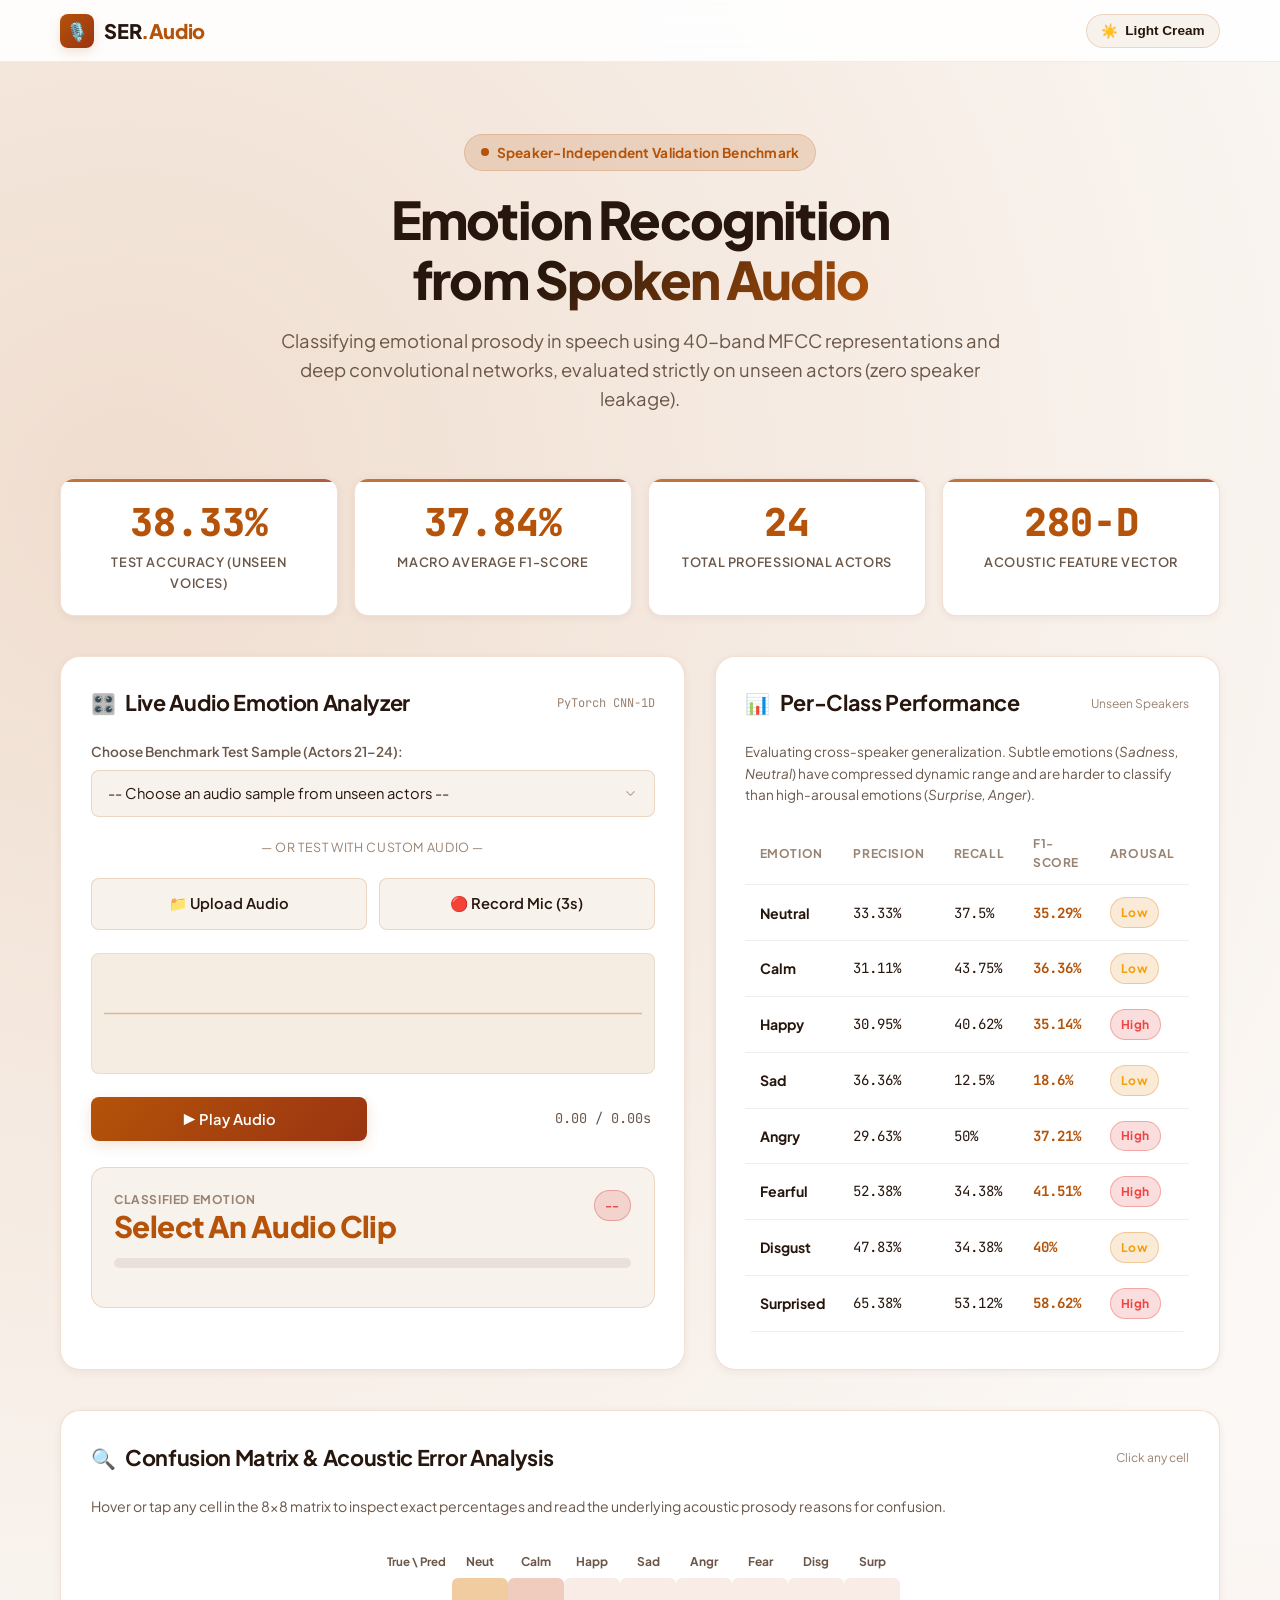
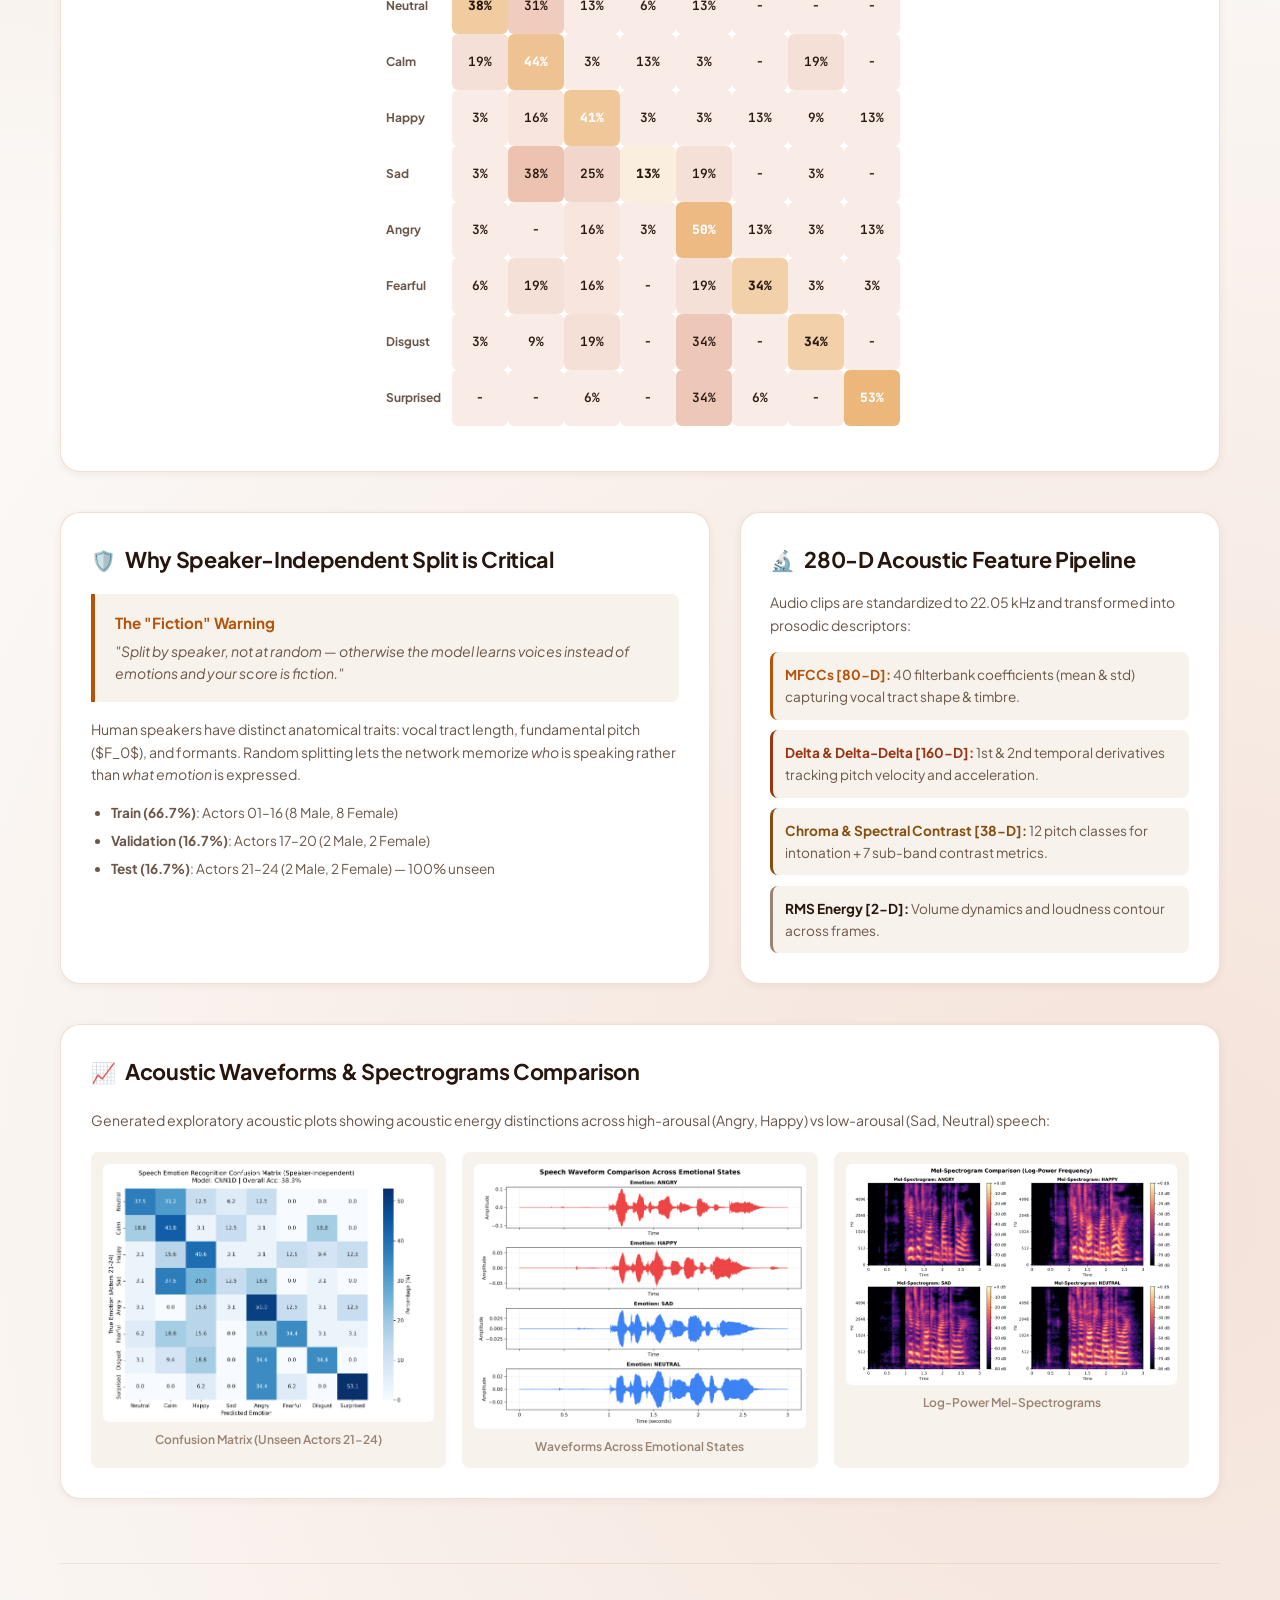
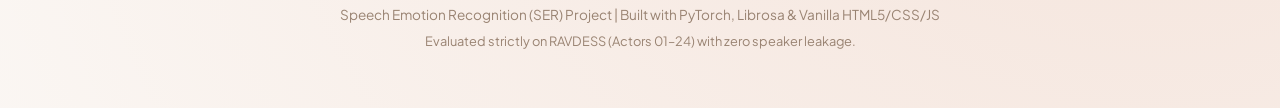
==== web/index.html @ 94c043c3 "Initial commit: Speech Emotion Recognition with luxury warm brown UI and speaker-independent split" ====
<!DOCTYPE html>
<html lang="en" data-theme="dark">
<head>
  <meta charset="UTF-8">
  <meta name="viewport" content="width=device-width, initial-scale=1.0, maximum-scale=5.0">
  <title>Speech Emotion Recognition | Professional Benchmark & Demo</title>
  <meta name="description" content="Speech Emotion Recognition system trained on RAVDESS with strictly speaker-independent splits, 280-D MFCC acoustic features, and deep learning.">
  <link rel="preconnect" href="https://fonts.googleapis.com">
  <link rel="preconnect" href="https://fonts.gstatic.com" crossorigin>
  <link href="https://fonts.googleapis.com/css2?family=JetBrains+Mono:wght@500;700&family=Plus+Jakarta+Sans:wght@400;500;600;700;800&display=swap" rel="stylesheet">
  <link rel="stylesheet" href="style.css">
</head>
<body>

  <!-- Navigation Bar with Light/Dark Theme Switcher -->
  <nav class="navbar">
    <div class="container nav-content">
      <a href="#" class="brand-logo">
        <div class="brand-icon">🎙️</div>
        <span>SER<span style="color: var(--accent-primary);">.Audio</span></span>
      </a>

      <div class="nav-actions">
        <!-- Theme Toggle Button -->
        <button id="theme-toggle" class="theme-toggle-btn" aria-label="Toggle Light/Dark Theme">
          <span id="theme-icon">🌙</span>
          <span id="theme-text">Dark Brown</span>
        </button>
      </div>
    </div>
  </nav>

  <div class="container">
    <!-- Hero Section -->
    <header class="hero">
      <div class="badge-wrapper">
        <span class="badge-pulse"></span>
        <span>Speaker-Independent Validation Benchmark</span>
      </div>
      <h1 class="hero-title">
        Emotion Recognition <br><span class="gradient-text">from Spoken Audio</span>
      </h1>
      <p class="hero-subtitle">
        Classifying emotional prosody in speech using 40-band MFCC representations and deep convolutional networks, evaluated strictly on unseen actors (zero speaker leakage).
      </p>
    </header>

    <!-- Metrics Banner Grid -->
    <div class="metrics-banner">
      <div class="metric-card">
        <div class="metric-num" id="val-accuracy">38.3%</div>
        <div class="metric-label">Test Accuracy (Unseen Voices)</div>
      </div>
      <div class="metric-card">
        <div class="metric-num" id="val-f1">37.8%</div>
        <div class="metric-label">Macro Average F1-Score</div>
      </div>
      <div class="metric-card">
        <div class="metric-num">24</div>
        <div class="metric-label">Total Professional Actors</div>
      </div>
      <div class="metric-card">
        <div class="metric-num">280-D</div>
        <div class="metric-label">Acoustic Feature Vector</div>
      </div>
    </div>

    <!-- Main Grid: Live Analyzer & Per-Class Table -->
    <div class="layout-2col">
      <!-- Card 1: Interactive Audio Player & Classifier -->
      <div class="card">
        <div class="card-header">
          <div class="card-title">
            <span class="icon">🎛️</span>
            <span>Live Audio Emotion Analyzer</span>
          </div>
          <span style="font-size: 0.75rem; color: var(--text-dim); font-family: var(--font-mono);">PyTorch CNN-1D</span>
        </div>

        <div class="audio-deck">
          <div class="form-group">
            <label class="form-label" for="sample-select">Choose Benchmark Test Sample (Actors 21–24):</label>
            <select id="sample-select" class="form-select">
              <option value="">Loading test speech samples...</option>
            </select>
          </div>

          <div style="font-size: 0.78rem; color: var(--text-dim); text-align: center; text-transform: uppercase; letter-spacing: 0.05em; margin: 0.2rem 0;">
            — or test with custom audio —
          </div>

          <div class="action-row">
            <label class="btn btn-outline" style="cursor: pointer;">
              📁 Upload Audio
              <input type="file" id="file-input" accept="audio/*" style="display: none;">
            </label>
            <button class="btn btn-outline btn-record" id="record-btn">
              🔴 Record Mic (3s)
            </button>
          </div>

          <!-- Waveform Canvas Box -->
          <div class="waveform-box">
            <canvas id="waveform"></canvas>
          </div>

          <div class="action-row" style="align-items: center;">
            <button class="btn btn-primary" id="play-btn">▶ Play Audio</button>
            <div class="audio-meta-row" style="justify-content: flex-end;">
              <span id="audio-time">0.00 / 0.00s</span>
            </div>
          </div>

          <!-- Prediction Result Deck -->
          <div class="prediction-card">
            <div class="pred-top">
              <div>
                <div class="pred-title-label">Classified Emotion</div>
                <div class="pred-name" id="pred-emotion">Select an Audio Clip</div>
              </div>
              <div id="pred-badge" class="tag-badge tag-arousal-high">--</div>
            </div>

            <div class="confidence-track">
              <div class="confidence-fill" id="conf-bar"></div>
            </div>

            <div class="prob-list" id="probs-container">
              <!-- Dynamically populated probability bars -->
            </div>
          </div>
        </div>
      </div>

      <!-- Card 2: Per-Class Performance Table -->
      <div class="card">
        <div class="card-header">
          <div class="card-title">
            <span class="icon">📊</span>
            <span>Per-Class Performance</span>
          </div>
          <span style="font-size: 0.75rem; color: var(--text-dim);">Unseen Speakers</span>
        </div>

        <p style="font-size: 0.85rem; color: var(--text-muted); margin-bottom: 1rem;">
          Evaluating cross-speaker generalization. Subtle emotions (<em>Sadness, Neutral</em>) have compressed dynamic range and are harder to classify than high-arousal emotions (<em>Surprise, Anger</em>).
        </p>

        <div class="table-wrap">
          <table class="data-table" id="metrics-table">
            <thead>
              <tr>
                <th>Emotion</th>
                <th>Precision</th>
                <th>Recall</th>
                <th>F1-Score</th>
                <th>Arousal</th>
              </tr>
            </thead>
            <tbody id="metrics-table-body">
              <tr><td colspan="5" style="text-align:center;">Loading per-class metrics...</td></tr>
            </tbody>
          </table>
        </div>
      </div>
    </div>

    <!-- Section: Confusion Matrix & Acoustic Error Analysis -->
    <div class="card" style="margin-bottom: clamp(1.5rem, 4vw, 2.5rem);">
      <div class="card-header">
        <div class="card-title">
          <span class="icon">🔍</span>
          <span>Confusion Matrix &amp; Acoustic Error Analysis</span>
        </div>
        <span style="font-size: 0.75rem; color: var(--text-dim);">Click any cell</span>
      </div>

      <p style="font-size: 0.88rem; color: var(--text-muted); margin-bottom: 1.25rem;">
        Hover or tap any cell in the 8×8 matrix to inspect exact percentages and read the underlying acoustic prosody reasons for confusion.
      </p>

      <div class="cm-scroll-wrapper" id="cm-wrapper">
        <!-- Interactive CM Table rendered by app.js -->
      </div>

      <div id="cm-detail-box" class="callout" style="display: none;">
        <div class="callout-title" id="cm-detail-title">Acoustic Confusion Detail</div>
        <div id="cm-detail-desc" class="callout-desc"></div>
      </div>
    </div>

    <!-- Technical Architecture: 2 Column -->
    <div class="layout-2col">
      <!-- Card: Why Speaker-Independent Split Matters -->
      <div class="card">
        <div class="card-title">
          <span class="icon">🛡️</span>
          <span>Why Speaker-Independent Split is Critical</span>
        </div>

        <div class="callout" style="margin: 1rem 0;">
          <div class="callout-title">The "Fiction" Warning</div>
          <div class="callout-desc">
            <em>"Split by speaker, not at random — otherwise the model learns voices instead of emotions and your score is fiction."</em>
          </div>
        </div>

        <p style="font-size: 0.88rem; color: var(--text-muted); margin-bottom: 1rem;">
          Human speakers have distinct anatomical traits: vocal tract length, fundamental pitch ($F_0$), and formants. Random splitting lets the network memorize <em>who</em> is speaking rather than <em>what emotion</em> is expressed.
        </p>

        <ul style="font-size: 0.85rem; color: var(--text-muted); margin-left: 1.25rem; display: flex; flex-direction: column; gap: 0.4rem;">
          <li><strong>Train (66.7%)</strong>: Actors 01–16 (8 Male, 8 Female)</li>
          <li><strong>Validation (16.7%)</strong>: Actors 17–20 (2 Male, 2 Female)</li>
          <li><strong>Test (16.7%)</strong>: Actors 21–24 (2 Male, 2 Female) — 100% unseen</li>
        </ul>
      </div>

      <!-- Card: Feature Extraction Architecture -->
      <div class="card">
        <div class="card-title">
          <span class="icon">🔬</span>
          <span>280-D Acoustic Feature Pipeline</span>
        </div>

        <p style="font-size: 0.88rem; color: var(--text-muted); margin: 0.85rem 0 1rem;">
          Audio clips are standardized to 22.05 kHz and transformed into prosodic descriptors:
        </p>

        <div style="display: flex; flex-direction: column; gap: 0.65rem; font-size: 0.85rem;">
          <div style="background: var(--bg-input); padding: 0.75rem; border-radius: var(--radius-sm); border-left: 3px solid var(--accent-primary);">
            <strong style="color: var(--accent-primary);">MFCCs [80-D]:</strong>
            <span style="color: var(--text-muted);"> 40 filterbank coefficients (mean &amp; std) capturing vocal tract shape &amp; timbre.</span>
          </div>

          <div style="background: var(--bg-input); padding: 0.75rem; border-radius: var(--radius-sm); border-left: 3px solid var(--accent-secondary);">
            <strong style="color: var(--accent-secondary);">Delta &amp; Delta-Delta [160-D]:</strong>
            <span style="color: var(--text-muted);"> 1st &amp; 2nd temporal derivatives tracking pitch velocity and acceleration.</span>
          </div>

          <div style="background: var(--bg-input); padding: 0.75rem; border-radius: var(--radius-sm); border-left: 3px solid var(--accent-bronze);">
            <strong style="color: var(--accent-bronze);">Chroma &amp; Spectral Contrast [38-D]:</strong>
            <span style="color: var(--text-muted);"> 12 pitch classes for intonation + 7 sub-band contrast metrics.</span>
          </div>

          <div style="background: var(--bg-input); padding: 0.75rem; border-radius: var(--radius-sm); border-left: 3px solid var(--text-dim);">
            <strong style="color: var(--text-main);">RMS Energy [2-D]:</strong>
            <span style="color: var(--text-muted);"> Volume dynamics and loudness contour across frames.</span>
          </div>
        </div>
      </div>
    </div>

    <!-- Section: Exploratory Acoustic Visualizations -->
    <div class="card" style="margin-top: clamp(1.5rem, 4vw, 2.5rem);">
      <div class="card-header">
        <div class="card-title">
          <span class="icon">📈</span>
          <span>Acoustic Waveforms &amp; Spectrograms Comparison</span>
        </div>
      </div>
      <p style="font-size: 0.88rem; color: var(--text-muted); margin-bottom: 1.25rem;">
        Generated exploratory acoustic plots showing acoustic energy distinctions across high-arousal (Angry, Happy) vs low-arousal (Sad, Neutral) speech:
      </p>

      <div style="display: grid; grid-template-columns: repeat(auto-fit, minmax(280px, 1fr)); gap: 1rem;">
        <div style="background: var(--bg-input); padding: 0.75rem; border-radius: var(--radius-sm); text-align: center;">
          <img src="confusion_matrix.png" alt="Confusion Matrix Heatmap" style="width: 100%; border-radius: 6px; display: block;" loading="lazy">
          <div style="font-size: 0.75rem; color: var(--text-dim); margin-top: 0.5rem; font-weight: 600;">Confusion Matrix (Unseen Actors 21-24)</div>
        </div>
        <div style="background: var(--bg-input); padding: 0.75rem; border-radius: var(--radius-sm); text-align: center;">
          <img src="figures/waveforms_comparison.png" alt="Waveform Comparisons" style="width: 100%; border-radius: 6px; display: block;" loading="lazy">
          <div style="font-size: 0.75rem; color: var(--text-dim); margin-top: 0.5rem; font-weight: 600;">Waveforms Across Emotional States</div>
        </div>
        <div style="background: var(--bg-input); padding: 0.75rem; border-radius: var(--radius-sm); text-align: center;">
          <img src="figures/mel_spectrograms_comparison.png" alt="Mel-Spectrograms" style="width: 100%; border-radius: 6px; display: block;" loading="lazy">
          <div style="font-size: 0.75rem; color: var(--text-dim); margin-top: 0.5rem; font-weight: 600;">Log-Power Mel-Spectrograms</div>
        </div>
      </div>
    </div>

    <!-- Footer -->
    <footer class="site-footer">
      <p>Speech Emotion Recognition (SER) Project | Built with PyTorch, Librosa &amp; Vanilla HTML5/CSS/JS</p>
      <p style="margin-top: 0.35rem; font-size: 0.8rem;">Evaluated strictly on RAVDESS (Actors 01–24) with zero speaker leakage.</p>
    </footer>
  </div>

  <script src="app.js"></script>
</body>
</html>
---- web/style.css ----
/* ==========================================================================
   Speech Emotion Recognition - Luxury Warm Brown & Espresso Theme
   Supports: Dark Brown Mode, Light Cream Mode, Responsive Mobile/Tablet/Laptop
   ========================================================================== */

:root {
  /* Dark Mode: Roasted Espresso, Warm Amber & Bronze */
  --bg-primary: #120e0b;
  --bg-secondary: #1a1410;
  --bg-card: #221b15;
  --bg-card-hover: #2b221b;
  --bg-card-glass: rgba(34, 27, 21, 0.85);
  --bg-input: #17110d;
  
  --accent-primary: #d97706;      /* Amber / Warm Honey */
  --accent-primary-hover: #b45309;/* Deep Amber */
  --accent-secondary: #c2410c;    /* Rich Terracotta */
  --accent-bronze: #ca8a04;       /* Golden Bronze */
  --accent-glow: rgba(217, 119, 6, 0.28);
  
  --text-main: #fcf9f5;
  --text-muted: #b8a898;
  --text-dim: #847262;
  
  --border-color: rgba(217, 119, 6, 0.16);
  --border-subtle: rgba(255, 237, 213, 0.08);
  --border-highlight: rgba(217, 119, 6, 0.45);
  
  --waveform-bg: #140f0c;
  --waveform-line: #f59e0b;
  
  --shadow-sm: 0 2px 8px rgba(0, 0, 0, 0.35);
  --shadow-md: 0 8px 24px rgba(0, 0, 0, 0.45);
  --shadow-lg: 0 16px 40px -10px rgba(0, 0, 0, 0.6);
  
  --font-sans: 'Plus Jakarta Sans', 'Inter', -apple-system, BlinkMacSystemFont, sans-serif;
  --font-mono: 'JetBrains Mono', 'Fira Code', monospace;
  --radius-sm: 8px;
  --radius-md: 14px;
  --radius-lg: 20px;
  --radius-full: 9999px;
  --transition: all 0.25s cubic-bezier(0.4, 0, 0.2, 1);
}

/* Light Mode: Warm Cashmere, Biscuit, Sienna & Roasted Coffee */
[data-theme="light"] {
  --bg-primary: #fbf8f5;
  --bg-secondary: #f3ece4;
  --bg-card: #ffffff;
  --bg-card-hover: #faf6f0;
  --bg-card-glass: rgba(255, 255, 255, 0.9);
  --bg-input: #f7f2eb;
  
  --accent-primary: #b45309;      /* Dark Amber / Bronze */
  --accent-primary-hover: #92400e;
  --accent-secondary: #9a3412;    /* Warm Sienna */
  --accent-bronze: #854d0e;
  --accent-glow: rgba(180, 83, 9, 0.16);
  
  --text-main: #26160d;           /* Espresso Roast */
  --text-muted: #6b5749;          /* Warm Taupe */
  --text-dim: #998372;
  
  --border-color: rgba(180, 83, 9, 0.18);
  --border-subtle: rgba(66, 32, 6, 0.08);
  --border-highlight: rgba(180, 83, 9, 0.4);
  
  --waveform-bg: #f5ece2;
  --waveform-line: #b45309;
  
  --shadow-sm: 0 2px 8px rgba(78, 42, 10, 0.06);
  --shadow-md: 0 8px 24px rgba(78, 42, 10, 0.09);
  --shadow-lg: 0 16px 40px -10px rgba(78, 42, 10, 0.12);
}

/* Base Reset & Typography */
* {
  box-sizing: border-box;
  margin: 0;
  padding: 0;
}

html {
  scroll-behavior: smooth;
  -webkit-text-size-adjust: 100%;
}

body {
  font-family: var(--font-sans);
  background-color: var(--bg-primary);
  color: var(--text-main);
  line-height: 1.6;
  min-height: 100vh;
  transition: background-color 0.3s ease, color 0.3s ease;
  overflow-x: hidden;
  background-image: 
    radial-gradient(circle at 10% 15%, var(--accent-glow) 0%, transparent 45%),
    radial-gradient(circle at 90% 85%, rgba(194, 65, 12, 0.12) 0%, transparent 45%);
}

/* Container */
.container {
  width: 100%;
  max-width: 1240px;
  margin: 0 auto;
  padding: 0 clamp(1rem, 4vw, 2.5rem);
}

/* Top Navigation Bar */
.navbar {
  position: sticky;
  top: 0;
  z-index: 100;
  backdrop-filter: blur(14px);
  -webkit-backdrop-filter: blur(14px);
  background: var(--bg-card-glass);
  border-bottom: 1px solid var(--border-subtle);
  padding: 0.85rem 0;
  transition: var(--transition);
}

.nav-content {
  display: flex;
  justify-content: space-between;
  align-items: center;
  gap: 1rem;
}

.brand-logo {
  display: flex;
  align-items: center;
  gap: 0.65rem;
  font-weight: 800;
  font-size: clamp(1rem, 2.5vw, 1.25rem);
  letter-spacing: -0.02em;
  color: var(--text-main);
  text-decoration: none;
}

.brand-icon {
  width: 34px;
  height: 34px;
  border-radius: var(--radius-sm);
  background: linear-gradient(135deg, var(--accent-primary), var(--accent-secondary));
  display: flex;
  align-items: center;
  justify-content: center;
  color: #fff;
  font-size: 1.1rem;
  box-shadow: 0 4px 12px var(--accent-glow);
}

.nav-actions {
  display: flex;
  align-items: center;
  gap: 0.75rem;
}

/* Theme Toggle Button */
.theme-toggle-btn {
  background: var(--bg-input);
  border: 1px solid var(--border-color);
  color: var(--text-main);
  padding: 0.5rem 0.9rem;
  border-radius: var(--radius-full);
  cursor: pointer;
  display: inline-flex;
  align-items: center;
  gap: 0.45rem;
  font-size: 0.85rem;
  font-weight: 600;
  transition: var(--transition);
  touch-action: manipulation;
}

.theme-toggle-btn:hover {
  border-color: var(--accent-primary);
  background: var(--bg-card-hover);
  transform: translateY(-1px);
}

.theme-toggle-btn:active {
  transform: translateY(0);
}

/* Header & Hero */
header.hero {
  padding: clamp(2.5rem, 6vw, 4.5rem) 0 clamp(1.5rem, 4vw, 2.5rem);
  text-align: center;
}

.badge-wrapper {
  display: inline-flex;
  align-items: center;
  gap: 0.5rem;
  background: var(--accent-glow);
  border: 1px solid var(--border-color);
  color: var(--accent-primary);
  padding: 0.4rem 1rem;
  border-radius: var(--radius-full);
  font-size: clamp(0.75rem, 1.8vw, 0.85rem);
  font-weight: 700;
  margin-bottom: 1.2rem;
  letter-spacing: 0.02em;
}

.badge-pulse {
  width: 8px;
  height: 8px;
  background: var(--accent-primary);
  border-radius: 50%;
  animation: pulse-ring 2s infinite;
}

@keyframes pulse-ring {
  0% { transform: scale(0.95); box-shadow: 0 0 0 0 var(--accent-glow); }
  70% { transform: scale(1); box-shadow: 0 0 0 8px transparent; }
  100% { transform: scale(0.95); box-shadow: 0 0 0 0 transparent; }
}

h1.hero-title {
  font-size: clamp(1.85rem, 5vw, 3.25rem);
  font-weight: 800;
  line-height: 1.15;
  letter-spacing: -0.035em;
  margin-bottom: 1rem;
}

.hero-title .gradient-text {
  background: linear-gradient(135deg, var(--text-main) 30%, var(--accent-primary) 100%);
  -webkit-background-clip: text;
  -webkit-text-fill-color: transparent;
}

.hero-subtitle {
  font-size: clamp(0.95rem, 2.2vw, 1.15rem);
  color: var(--text-muted);
  max-width: 760px;
  margin: 0 auto 1.5rem;
  line-height: 1.6;
}

/* Metrics Banner Grid */
.metrics-banner {
  display: grid;
  grid-template-columns: repeat(auto-fit, minmax(210px, 1fr));
  gap: 1rem;
  margin-bottom: clamp(1.5rem, 4vw, 2.5rem);
}

.metric-card {
  background: var(--bg-card);
  border: 1px solid var(--border-color);
  border-radius: var(--radius-md);
  padding: clamp(1rem, 2.5vw, 1.35rem);
  text-align: center;
  box-shadow: var(--shadow-sm);
  transition: var(--transition);
  position: relative;
  overflow: hidden;
}

.metric-card:hover {
  border-color: var(--border-highlight);
  transform: translateY(-2px);
  box-shadow: var(--shadow-md);
}

.metric-card::before {
  content: "";
  position: absolute;
  top: 0;
  left: 0;
  right: 0;
  height: 3px;
  background: linear-gradient(90deg, var(--accent-primary), var(--accent-secondary));
  opacity: 0.8;
}

.metric-num {
  font-size: clamp(1.8rem, 4vw, 2.4rem);
  font-weight: 800;
  font-family: var(--font-mono);
  color: var(--accent-primary);
  line-height: 1.2;
}

.metric-label {
  font-size: 0.8rem;
  font-weight: 600;
  text-transform: uppercase;
  letter-spacing: 0.05em;
  color: var(--text-muted);
  margin-top: 0.35rem;
}

/* Layout Grids */
.layout-2col {
  display: grid;
  grid-template-columns: 1fr;
  gap: clamp(1.2rem, 3vw, 1.85rem);
  margin-bottom: clamp(1.5rem, 4vw, 2.5rem);
}

@media (min-width: 900px) {
  .layout-2col {
    grid-template-columns: 1.15fr 0.85fr;
  }
}

/* Cards */
.card {
  background: var(--bg-card);
  border: 1px solid var(--border-color);
  border-radius: var(--radius-lg);
  padding: clamp(1.2rem, 3vw, 1.85rem);
  box-shadow: var(--shadow-sm);
  transition: var(--transition);
}

.card:hover {
  border-color: var(--border-highlight);
}

.card-header {
  display: flex;
  align-items: center;
  justify-content: space-between;
  margin-bottom: 1.25rem;
  gap: 0.5rem;
}

.card-title {
  font-size: clamp(1.1rem, 2.5vw, 1.35rem);
  font-weight: 700;
  display: flex;
  align-items: center;
  gap: 0.6rem;
  color: var(--text-main);
  letter-spacing: -0.015em;
}

.card-title .icon {
  font-size: 1.25rem;
}

/* Audio Controls Deck */
.audio-deck {
  display: flex;
  flex-direction: column;
  gap: 1.1rem;
}

.form-group {
  display: flex;
  flex-direction: column;
  gap: 0.45rem;
}

.form-label {
  font-size: 0.85rem;
  font-weight: 600;
  color: var(--text-muted);
}

select.form-select {
  width: 100%;
  background: var(--bg-input);
  color: var(--text-main);
  border: 1px solid var(--border-color);
  border-radius: var(--radius-sm);
  padding: 0.85rem 1rem;
  font-size: 0.92rem;
  font-family: inherit;
  outline: none;
  cursor: pointer;
  transition: var(--transition);
  -webkit-appearance: none;
  background-image: url("data:image/svg+xml;charset=UTF-8,%3csvg xmlns='http://www.w3.org/2000/svg' viewBox='0 0 24 24' fill='none' stroke='%23b8a898' stroke-width='2' stroke-linecap='round' stroke-linejoin='round'%3e%3cpolyline points='6 9 12 15 18 9'%3e%3c/polyline%3e%3c/svg%3e");
  background-repeat: no-repeat;
  background-position: right 1rem center;
  background-size: 1em;
  padding-right: 2.5rem;
}

select.form-select:focus {
  border-color: var(--accent-primary);
  box-shadow: 0 0 0 3px var(--accent-glow);
}

.action-row {
  display: grid;
  grid-template-columns: 1fr 1fr;
  gap: 0.75rem;
}

@media (max-width: 500px) {
  .action-row {
    grid-template-columns: 1fr;
  }
}

/* Buttons */
.btn {
  display: inline-flex;
  align-items: center;
  justify-content: center;
  gap: 0.5rem;
  padding: 0.8rem 1.25rem;
  font-size: 0.92rem;
  font-weight: 600;
  border-radius: var(--radius-sm);
  cursor: pointer;
  transition: var(--transition);
  border: none;
  font-family: inherit;
  touch-action: manipulation;
  min-height: 44px; /* Touch target minimum */
  text-decoration: none;
}

.btn-primary {
  background: linear-gradient(135deg, var(--accent-primary), var(--accent-secondary));
  color: #fff;
  box-shadow: 0 4px 14px var(--accent-glow);
}

.btn-primary:hover {
  background: linear-gradient(135deg, var(--accent-primary-hover), var(--accent-secondary));
  transform: translateY(-1px);
  box-shadow: 0 6px 18px var(--accent-glow);
}

.btn-outline {
  background: var(--bg-input);
  color: var(--text-main);
  border: 1px solid var(--border-color);
}

.btn-outline:hover {
  border-color: var(--accent-primary);
  background: var(--bg-card-hover);
  transform: translateY(-1px);
}

.btn-record.recording {
  background: #dc2626 !important;
  color: #fff !important;
  animation: pulse-ring 1.2s infinite;
}

/* Waveform Canvas */
.waveform-box {
  background: var(--waveform-bg);
  border: 1px solid var(--border-subtle);
  border-radius: var(--radius-sm);
  padding: 0.75rem;
  position: relative;
  overflow: hidden;
  margin: 0.35rem 0;
}

canvas#waveform {
  width: 100%;
  height: 95px;
  display: block;
}

.audio-meta-row {
  display: flex;
  justify-content: space-between;
  align-items: center;
  font-family: var(--font-mono);
  font-size: 0.85rem;
  color: var(--text-muted);
  padding: 0 0.25rem;
}

/* Prediction Result Deck */
.prediction-card {
  background: var(--bg-input);
  border: 1px solid var(--border-color);
  border-radius: var(--radius-md);
  padding: clamp(1rem, 2.5vw, 1.4rem);
  margin-top: 0.5rem;
}

.pred-top {
  display: flex;
  justify-content: space-between;
  align-items: flex-start;
  margin-bottom: 0.85rem;
  gap: 0.75rem;
}

.pred-title-label {
  font-size: 0.75rem;
  text-transform: uppercase;
  letter-spacing: 0.05em;
  color: var(--text-dim);
  font-weight: 700;
}

.pred-name {
  font-size: clamp(1.4rem, 3vw, 1.85rem);
  font-weight: 800;
  color: var(--accent-primary);
  letter-spacing: -0.02em;
  text-transform: capitalize;
  line-height: 1.2;
}

.tag-badge {
  display: inline-block;
  padding: 0.3rem 0.65rem;
  border-radius: var(--radius-full);
  font-size: 0.75rem;
  font-weight: 700;
  letter-spacing: 0.02em;
  white-space: nowrap;
}

.tag-arousal-high {
  background: rgba(220, 38, 38, 0.15);
  color: #ef4444;
  border: 1px solid rgba(220, 38, 38, 0.3);
}

.tag-arousal-low {
  background: rgba(217, 119, 6, 0.15);
  color: #f59e0b;
  border: 1px solid rgba(217, 119, 6, 0.3);
}

.confidence-track {
  width: 100%;
  height: 10px;
  background: var(--border-subtle);
  border-radius: var(--radius-full);
  overflow: hidden;
  margin-bottom: 1rem;
}

.confidence-fill {
  height: 100%;
  background: linear-gradient(90deg, var(--accent-primary), var(--accent-secondary));
  width: 0%;
  border-radius: var(--radius-full);
  transition: width 0.6s cubic-bezier(0.4, 0, 0.2, 1);
}

/* Distribution List */
.prob-list {
  display: flex;
  flex-direction: column;
  gap: 0.5rem;
}

.prob-item {
  display: flex;
  align-items: center;
  justify-content: space-between;
  font-size: 0.85rem;
  gap: 0.75rem;
}

.prob-name {
  width: 75px;
  text-transform: capitalize;
  font-weight: 600;
  color: var(--text-muted);
}

.prob-track {
  flex: 1;
  height: 7px;
  background: var(--border-subtle);
  border-radius: 4px;
  overflow: hidden;
}

.prob-bar {
  height: 100%;
  background: var(--accent-primary);
  width: 0%;
  border-radius: 4px;
  transition: width 0.4s ease;
}

.prob-val {
  width: 48px;
  text-align: right;
  font-family: var(--font-mono);
  font-size: 0.8rem;
  color: var(--text-main);
}

/* Table Responsive Container */
.table-wrap {
  overflow-x: auto;
  -webkit-overflow-scrolling: touch;
  margin: 0.5rem 0;
  border-radius: var(--radius-sm);
}

table.data-table {
  width: 100%;
  min-width: 440px;
  border-collapse: collapse;
  font-size: 0.88rem;
}

.data-table th, .data-table td {
  padding: 0.75rem 0.9rem;
  text-align: left;
  border-bottom: 1px solid var(--border-subtle);
}

.data-table th {
  color: var(--text-dim);
  font-size: 0.75rem;
  font-weight: 700;
  text-transform: uppercase;
  letter-spacing: 0.05em;
  background: var(--bg-card);
}

.data-table tr:hover {
  background: var(--bg-card-hover);
}

/* Confusion Matrix */
.cm-scroll-wrapper {
  overflow-x: auto;
  -webkit-overflow-scrolling: touch;
  padding: 0.5rem 0 1rem;
}

table.cm-grid {
  margin: 0 auto;
  border-collapse: collapse;
  min-width: 520px;
}

.cm-grid th, .cm-grid td {
  padding: 0.4rem;
  text-align: center;
}

.cm-grid th {
  font-size: 0.75rem;
  font-weight: 700;
  color: var(--text-muted);
}

.cm-cell {
  width: clamp(40px, 6vw, 56px);
  height: clamp(40px, 6vw, 56px);
  border-radius: 6px;
  font-family: var(--font-mono);
  font-size: clamp(0.7rem, 1.8vw, 0.8rem);
  font-weight: 600;
  cursor: pointer;
  transition: transform 0.15s ease, outline 0.15s ease;
  user-select: none;
  touch-action: manipulation;
}

.cm-cell:hover {
  transform: scale(1.12);
  z-index: 10;
  outline: 2px solid var(--accent-primary);
  box-shadow: var(--shadow-sm);
}

/* Callout Box */
.callout {
  background: var(--bg-input);
  border-left: 4px solid var(--accent-primary);
  border-radius: 0 var(--radius-sm) var(--radius-sm) 0;
  padding: 1.1rem 1.25rem;
  margin: 1.25rem 0;
}

.callout-title {
  font-size: 0.95rem;
  font-weight: 700;
  color: var(--accent-primary);
  margin-bottom: 0.35rem;
  display: flex;
  align-items: center;
  gap: 0.5rem;
}

.callout-desc {
  font-size: 0.88rem;
  color: var(--text-muted);
  line-height: 1.55;
}

/* Footer */
footer.site-footer {
  border-top: 1px solid var(--border-subtle);
  padding: 2.5rem 0 3.5rem;
  text-align: center;
  color: var(--text-dim);
  font-size: 0.85rem;
  margin-top: clamp(2.5rem, 5vw, 4rem);
}

footer a {
  color: var(--accent-primary);
  text-decoration: none;
}

/* ==========================================================================
   Mobile & Responsive Breakpoints
   ========================================================================== */

@media (max-width: 640px) {
  .hero-title {
    font-size: 1.85rem;
  }
  
  .metrics-banner {
    grid-template-columns: repeat(2, 1fr);
    gap: 0.65rem;
  }
  
  .metric-card {
    padding: 0.85rem 0.5rem;
  }
  
  .metric-num {
    font-size: 1.6rem;
  }
  
  .card {
    padding: 1.15rem;
  }
  
  .btn {
    padding: 0.75rem 1rem;
    font-size: 0.88rem;
  }
}
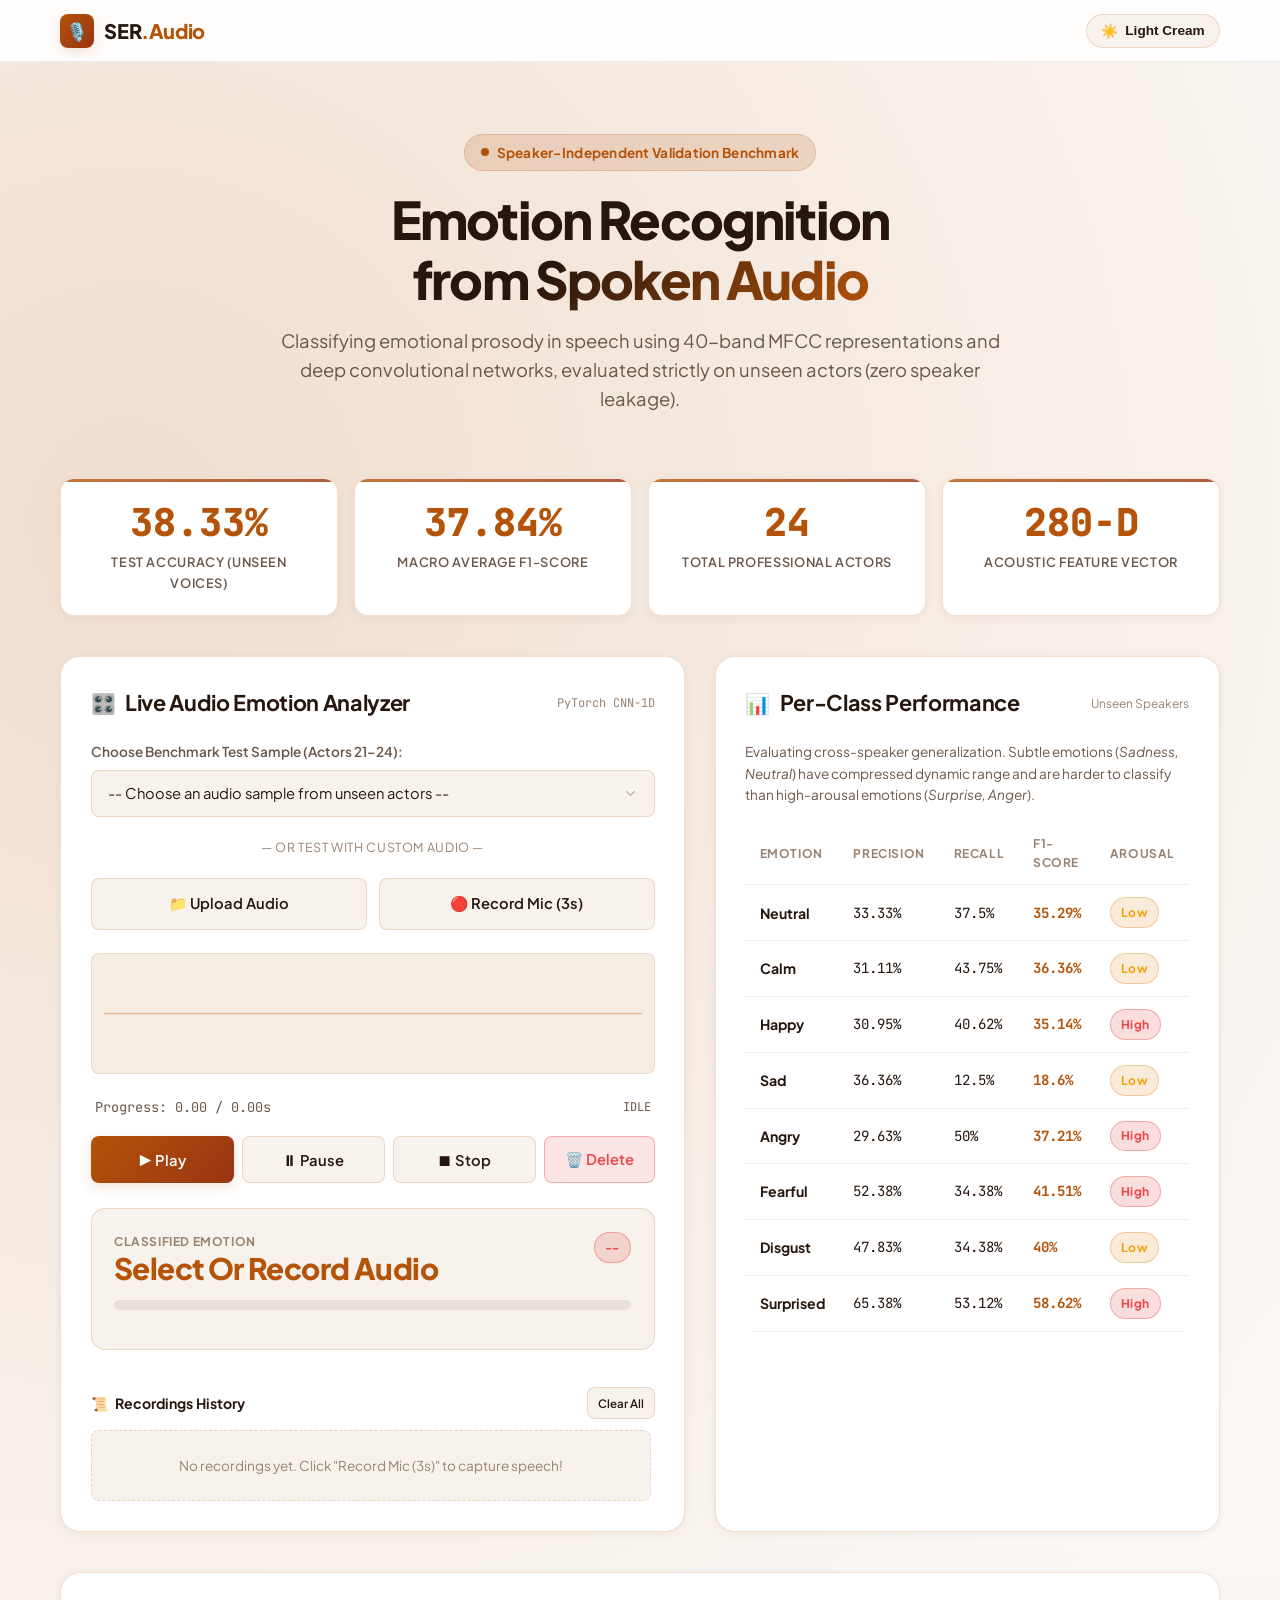
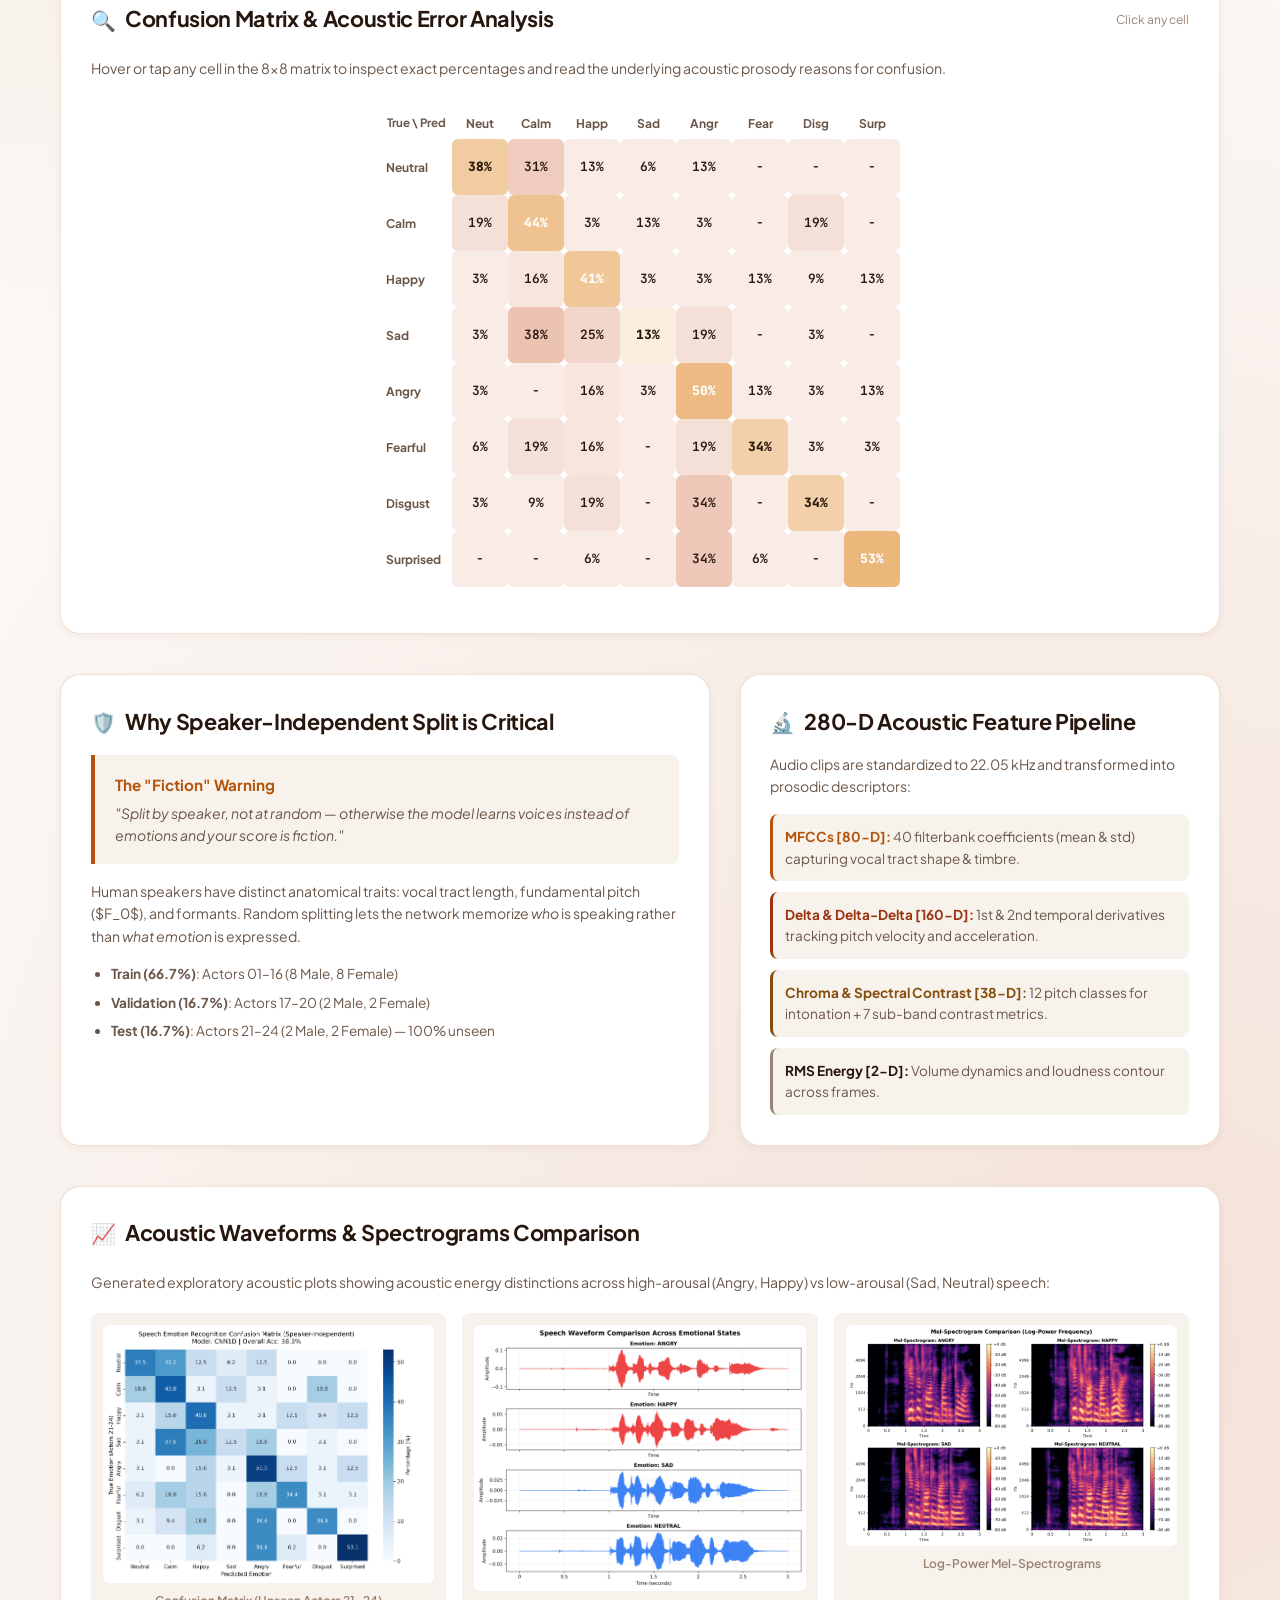
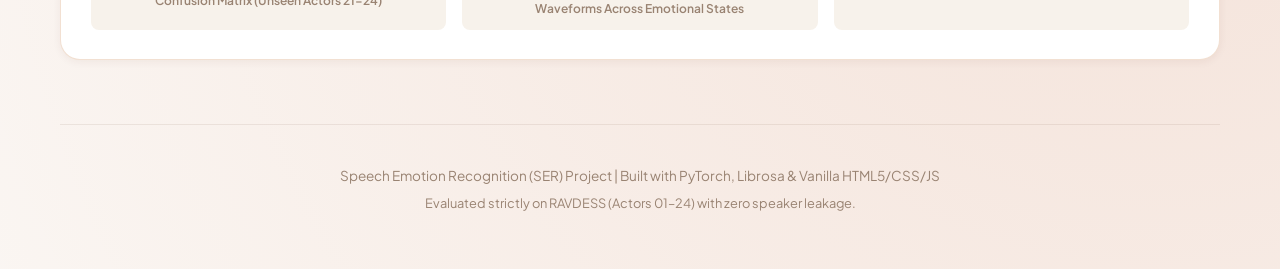
==== commit c93ca1ab: "Add animated 3s live recording, Play/Pause/Stop/Delete toolbar, and Recordings History deck" ====
--- a/web/index.html
+++ b/web/index.html
@@ -99,16 +99,47 @@
             </button>
           </div>
 
+          <!-- Live Recording Banner & Countdown Animation -->
+          <div id="recording-banner" class="recording-banner" style="display: none;">
+            <div style="display: flex; align-items: center; gap: 0.75rem;">
+              <div class="rec-pulse-ring"></div>
+              <div>
+                <div style="font-size: 0.8rem; font-weight: 700; color: #ef4444; text-transform: uppercase; letter-spacing: 0.05em;">Recording Live Audio</div>
+                <div style="font-size: 0.75rem; color: var(--text-muted);">Speak clearly into your microphone...</div>
+              </div>
+            </div>
+            <div style="display: flex; align-items: center; gap: 0.75rem;">
+              <span id="recording-timer" class="rec-time-display">3.0s</span>
+              <button id="cancel-record-btn" class="btn btn-sm btn-outline">Cancel</button>
+            </div>
+          </div>
+
+          <!-- Active Audio Track Display -->
+          <div id="active-track-banner" class="active-track-banner" style="display: none;">
+            <div class="track-details">
+              <span style="font-size: 1.1rem;">🎵</span>
+              <span id="active-track-name" class="track-title">Sample Loaded</span>
+            </div>
+            <span id="active-track-badge" class="tag-badge tag-arousal-low">Loaded</span>
+          </div>
+
           <!-- Waveform Canvas Box -->
           <div class="waveform-box">
             <canvas id="waveform"></canvas>
           </div>
 
-          <div class="action-row" style="align-items: center;">
-            <button class="btn btn-primary" id="play-btn">▶ Play Audio</button>
-            <div class="audio-meta-row" style="justify-content: flex-end;">
-              <span id="audio-time">0.00 / 0.00s</span>
-            </div>
+          <!-- Audio Meta Info -->
+          <div class="audio-meta-row">
+            <span>Progress: <span id="audio-time">0.00 / 0.00s</span></span>
+            <span id="playback-status" style="font-size: 0.75rem; text-transform: uppercase;">Idle</span>
+          </div>
+
+          <!-- Controls Toolbar: Play, Pause, Stop, Delete -->
+          <div class="controls-toolbar">
+            <button class="btn btn-primary" id="play-btn">▶ Play</button>
+            <button class="btn btn-outline" id="pause-btn">⏸ Pause</button>
+            <button class="btn btn-outline" id="stop-btn">⏹ Stop</button>
+            <button class="btn btn-danger" id="delete-btn" title="Delete current audio">🗑️ Delete</button>
           </div>
 
           <!-- Prediction Result Deck -->
@@ -116,7 +147,7 @@
             <div class="pred-top">
               <div>
                 <div class="pred-title-label">Classified Emotion</div>
-                <div class="pred-name" id="pred-emotion">Select an Audio Clip</div>
+                <div class="pred-name" id="pred-emotion">Select or Record Audio</div>
               </div>
               <div id="pred-badge" class="tag-badge tag-arousal-high">--</div>
             </div>
@@ -127,6 +158,19 @@
 
             <div class="prob-list" id="probs-container">
               <!-- Dynamically populated probability bars -->
+            </div>
+          </div>
+
+          <!-- Recordings History Section -->
+          <div class="history-section">
+            <div style="display: flex; justify-content: space-between; align-items: center; margin-bottom: 0.65rem;">
+              <span style="font-size: 0.88rem; font-weight: 700; color: var(--text-main); display: flex; align-items: center; gap: 0.4rem;">
+                <span>📜</span> Recordings History
+              </span>
+              <button id="clear-history-btn" class="btn btn-sm btn-outline" style="font-size: 0.72rem; padding: 0.25rem 0.6rem;">Clear All</button>
+            </div>
+            <div id="history-list" class="history-list">
+              <div class="history-empty">No recordings yet. Click "Record Mic (3s)" to capture speech!</div>
             </div>
           </div>
         </div>
--- a/web/style.css
+++ b/web/style.css
@@ -17,6 +17,7 @@
   --accent-secondary: #c2410c;    /* Rich Terracotta */
   --accent-bronze: #ca8a04;       /* Golden Bronze */
   --accent-glow: rgba(217, 119, 6, 0.28);
+  --accent-danger: #dc2626;       /* Recording Red */
   
   --text-main: #fcf9f5;
   --text-muted: #b8a898;
@@ -56,6 +57,7 @@
   --accent-secondary: #9a3412;    /* Warm Sienna */
   --accent-bronze: #854d0e;
   --accent-glow: rgba(180, 83, 9, 0.16);
+  --accent-danger: #b91c1c;
   
   --text-main: #26160d;           /* Espresso Roast */
   --text-muted: #6b5749;          /* Warm Taupe */
@@ -73,7 +75,6 @@
   --shadow-lg: 0 16px 40px -10px rgba(78, 42, 10, 0.12);
 }
 
-/* Base Reset & Typography */
 * {
   box-sizing: border-box;
   margin: 0;
@@ -98,7 +99,6 @@
     radial-gradient(circle at 90% 85%, rgba(194, 65, 12, 0.12) 0%, transparent 45%);
 }
 
-/* Container */
 .container {
   width: 100%;
   max-width: 1240px;
@@ -177,10 +177,6 @@
   border-color: var(--accent-primary);
   background: var(--bg-card-hover);
   transform: translateY(-1px);
-}
-
-.theme-toggle-btn:active {
-  transform: translateY(0);
 }
 
 /* Header & Hero */
@@ -415,7 +411,7 @@
   border: none;
   font-family: inherit;
   touch-action: manipulation;
-  min-height: 44px; /* Touch target minimum */
+  min-height: 44px;
   text-decoration: none;
 }
 
@@ -443,10 +439,109 @@
   transform: translateY(-1px);
 }
 
+.btn-danger {
+  background: rgba(220, 38, 38, 0.12);
+  color: #ef4444;
+  border: 1px solid rgba(220, 38, 38, 0.3);
+}
+
+.btn-danger:hover {
+  background: #dc2626;
+  color: #fff;
+  border-color: #dc2626;
+}
+
+.btn-sm {
+  padding: 0.4rem 0.8rem;
+  font-size: 0.8rem;
+  min-height: 32px;
+}
+
+/* Recording Pulse & Animation */
 .btn-record.recording {
-  background: #dc2626 !important;
+  background: var(--accent-danger) !important;
   color: #fff !important;
-  animation: pulse-ring 1.2s infinite;
+  animation: pulse-ring 1s infinite;
+}
+
+.recording-banner {
+  background: linear-gradient(135deg, rgba(220, 38, 38, 0.15), rgba(194, 65, 12, 0.15));
+  border: 1.5px solid rgba(220, 38, 38, 0.4);
+  border-radius: var(--radius-sm);
+  padding: 0.85rem 1.15rem;
+  display: flex;
+  align-items: center;
+  justify-content: space-between;
+  gap: 1rem;
+  animation: banner-glow 1.5s infinite alternate;
+}
+
+@keyframes banner-glow {
+  0% { box-shadow: 0 0 10px rgba(220, 38, 38, 0.2); }
+  100% { box-shadow: 0 0 20px rgba(220, 38, 38, 0.5); }
+}
+
+.rec-pulse-ring {
+  width: 14px;
+  height: 14px;
+  background: #ef4444;
+  border-radius: 50%;
+  box-shadow: 0 0 0 0 rgba(239, 68, 68, 0.7);
+  animation: sonar 1.2s infinite;
+}
+
+@keyframes sonar {
+  0% { transform: scale(0.95); box-shadow: 0 0 0 0 rgba(239, 68, 68, 0.7); }
+  70% { transform: scale(1.1); box-shadow: 0 0 0 10px rgba(239, 68, 68, 0); }
+  100% { transform: scale(0.95); box-shadow: 0 0 0 0 rgba(239, 68, 68, 0); }
+}
+
+.rec-time-display {
+  font-family: var(--font-mono);
+  font-size: 1.35rem;
+  font-weight: 800;
+  color: #ef4444;
+}
+
+/* Active Audio Info Bar */
+.active-track-banner {
+  background: var(--bg-input);
+  border: 1px solid var(--border-color);
+  border-radius: var(--radius-sm);
+  padding: 0.65rem 0.95rem;
+  display: flex;
+  align-items: center;
+  justify-content: space-between;
+  gap: 0.75rem;
+}
+
+.track-details {
+  display: flex;
+  align-items: center;
+  gap: 0.5rem;
+  overflow: hidden;
+}
+
+.track-title {
+  font-size: 0.85rem;
+  font-weight: 600;
+  color: var(--text-main);
+  white-space: nowrap;
+  overflow: hidden;
+  text-overflow: ellipsis;
+}
+
+/* Audio Controls Group (Play, Pause, Stop, Delete) */
+.controls-toolbar {
+  display: grid;
+  grid-template-columns: 1fr 1fr 1fr auto;
+  gap: 0.5rem;
+}
+
+@media (max-width: 500px) {
+  .controls-toolbar {
+    grid-template-columns: 1fr 1fr;
+  }
 }
 
 /* Waveform Canvas */
@@ -593,6 +688,83 @@
   font-family: var(--font-mono);
   font-size: 0.8rem;
   color: var(--text-main);
+}
+
+/* Recordings History Deck */
+.history-section {
+  margin-top: 1.25rem;
+}
+
+.history-list {
+  display: flex;
+  flex-direction: column;
+  gap: 0.65rem;
+  max-height: 280px;
+  overflow-y: auto;
+  padding-right: 0.25rem;
+}
+
+.history-item {
+  background: var(--bg-input);
+  border: 1px solid var(--border-subtle);
+  border-radius: var(--radius-sm);
+  padding: 0.75rem 1rem;
+  display: flex;
+  align-items: center;
+  justify-content: space-between;
+  gap: 0.75rem;
+  transition: var(--transition);
+}
+
+.history-item:hover {
+  border-color: var(--accent-primary);
+  transform: translateX(2px);
+}
+
+.history-item-active {
+  border-color: var(--accent-primary);
+  background: var(--bg-card-hover);
+}
+
+.history-meta {
+  display: flex;
+  flex-direction: column;
+  gap: 0.2rem;
+  overflow: hidden;
+}
+
+.history-title {
+  font-size: 0.88rem;
+  font-weight: 700;
+  color: var(--text-main);
+  white-space: nowrap;
+  overflow: hidden;
+  text-overflow: ellipsis;
+}
+
+.history-sub {
+  font-size: 0.75rem;
+  color: var(--text-muted);
+  display: flex;
+  align-items: center;
+  gap: 0.5rem;
+}
+
+.history-actions {
+  display: flex;
+  align-items: center;
+  gap: 0.4rem;
+  flex-shrink: 0;
+}
+
+.history-empty {
+  text-align: center;
+  padding: 1.5rem;
+  color: var(--text-dim);
+  font-size: 0.85rem;
+  background: var(--bg-input);
+  border: 1px dashed var(--border-color);
+  border-radius: var(--radius-sm);
 }
 
 /* Table Responsive Container */
@@ -713,34 +885,25 @@
   text-decoration: none;
 }
 
-/* ==========================================================================
-   Mobile & Responsive Breakpoints
-   ========================================================================== */
-
 @media (max-width: 640px) {
   .hero-title {
     font-size: 1.85rem;
   }
-  
   .metrics-banner {
     grid-template-columns: repeat(2, 1fr);
     gap: 0.65rem;
   }
-  
   .metric-card {
     padding: 0.85rem 0.5rem;
   }
-  
   .metric-num {
     font-size: 1.6rem;
   }
-  
   .card {
     padding: 1.15rem;
   }
-  
   .btn {
-    padding: 0.75rem 1rem;
-    font-size: 0.88rem;
+    padding: 0.75rem 0.9rem;
+    font-size: 0.86rem;
   }
 }
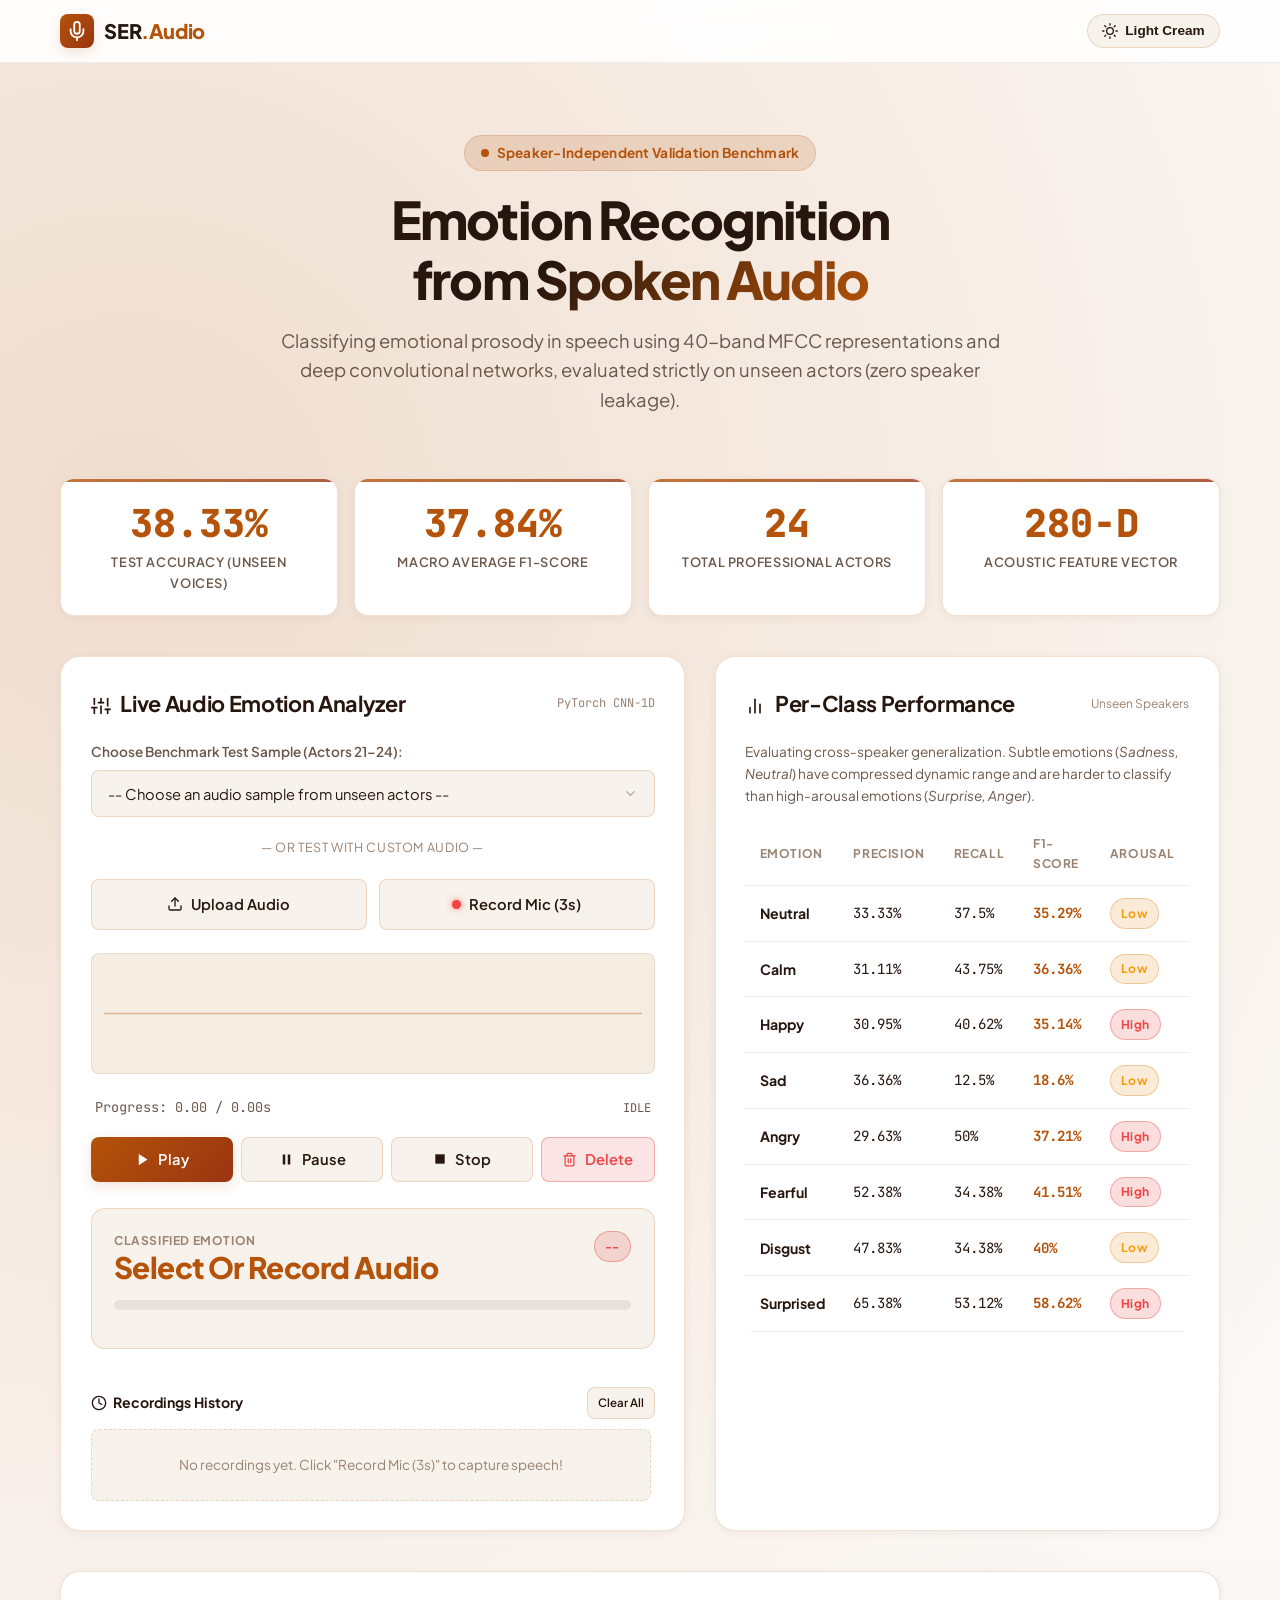
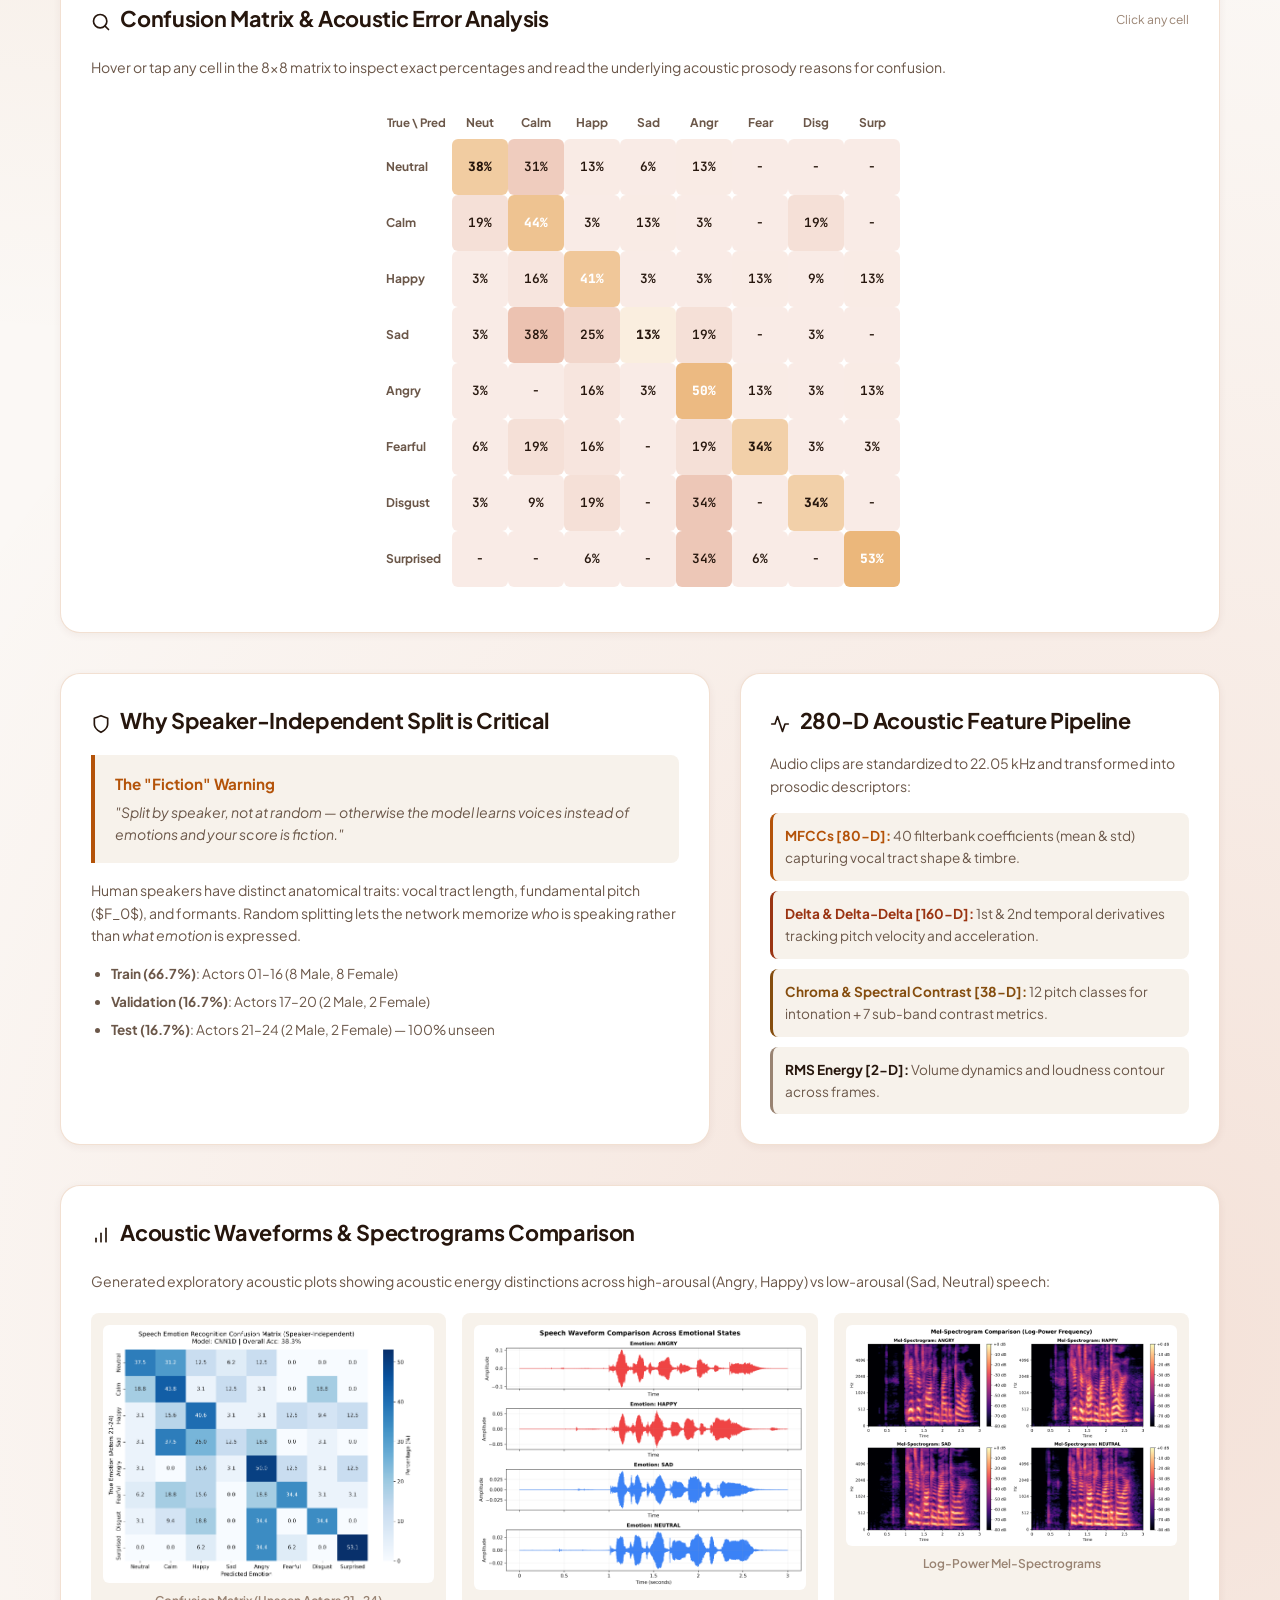
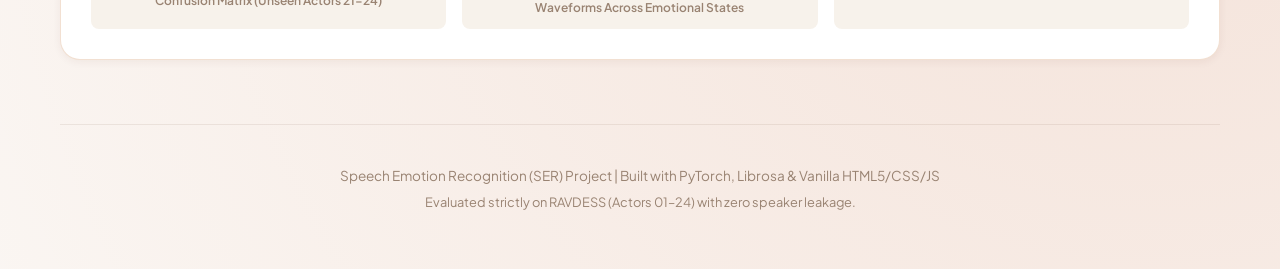
==== commit 8722d9cb: "feat(polish): complete final professional polish across frontend SVG icons, active track banner, clo" ====
--- a/web/index.html
+++ b/web/index.html
@@ -16,14 +16,24 @@
   <nav class="navbar">
     <div class="container nav-content">
       <a href="#" class="brand-logo">
-        <div class="brand-icon">🎙️</div>
+        <div class="brand-icon">
+          <svg class="svg-icon" viewBox="0 0 24 24" width="22" height="22" fill="none" stroke="currentColor" stroke-width="2" stroke-linecap="round" stroke-linejoin="round">
+            <path d="M12 2a3 3 0 0 0-3 3v7a3 3 0 0 0 6 0V5a3 3 0 0 0-3-3Z"/>
+            <path d="M19 10v2a7 7 0 0 1-14 0v-2"/>
+            <line x1="12" x2="12" y1="19" y2="22"/>
+          </svg>
+        </div>
         <span>SER<span style="color: var(--accent-primary);">.Audio</span></span>
       </a>
 
       <div class="nav-actions">
         <!-- Theme Toggle Button -->
         <button id="theme-toggle" class="theme-toggle-btn" aria-label="Toggle Light/Dark Theme">
-          <span id="theme-icon">🌙</span>
+          <span id="theme-icon">
+            <svg class="svg-icon" viewBox="0 0 24 24" width="16" height="16" fill="none" stroke="currentColor" stroke-width="2" stroke-linecap="round" stroke-linejoin="round">
+              <path d="M12 3a6 6 0 0 0 9 9 9 9 0 1 1-9-9Z"/>
+            </svg>
+          </span>
           <span id="theme-text">Dark Brown</span>
         </button>
       </div>
@@ -71,7 +81,14 @@
       <div class="card">
         <div class="card-header">
           <div class="card-title">
-            <span class="icon">🎛️</span>
+            <span class="icon">
+              <svg class="svg-icon" viewBox="0 0 24 24" width="20" height="20" fill="none" stroke="currentColor" stroke-width="2" stroke-linecap="round" stroke-linejoin="round">
+                <line x1="4" x2="4" y1="21" y2="14"/><line x1="4" x2="4" y1="10" y2="3"/>
+                <line x1="12" x2="12" y1="21" y2="12"/><line x1="12" x2="12" y1="8" y2="3"/>
+                <line x1="20" x2="20" y1="21" y2="16"/><line x1="20" x2="20" y1="12" y2="3"/>
+                <line x1="1" x2="7" y1="14" y2="14"/><line x1="9" x2="15" y1="8" y2="8"/><line x1="17" x2="23" y1="16" y2="16"/>
+              </svg>
+            </span>
             <span>Live Audio Emotion Analyzer</span>
           </div>
           <span style="font-size: 0.75rem; color: var(--text-dim); font-family: var(--font-mono);">PyTorch CNN-1D</span>
@@ -91,11 +108,17 @@
 
           <div class="action-row">
             <label class="btn btn-outline" style="cursor: pointer;">
-              📁 Upload Audio
+              <svg class="svg-icon" viewBox="0 0 24 24" width="16" height="16" fill="none" stroke="currentColor" stroke-width="2" stroke-linecap="round" stroke-linejoin="round">
+                <path d="M21 15v4a2 2 0 0 1-2 2H5a2 2 0 0 1-2-2v-4"/>
+                <polyline points="17 8 12 3 7 8"/>
+                <line x1="12" x2="12" y1="3" y2="15"/>
+              </svg>
+              <span>Upload Audio</span>
               <input type="file" id="file-input" accept="audio/*" style="display: none;">
             </label>
             <button class="btn btn-outline btn-record" id="record-btn">
-              🔴 Record Mic (3s)
+              <span class="rec-dot"></span>
+              <span>Record Mic (3s)</span>
             </button>
           </div>
 
@@ -114,13 +137,29 @@
             </div>
           </div>
 
-          <!-- Active Audio Track Display -->
+          <!-- Enhanced Active Audio Track Display (Requirement 5) -->
           <div id="active-track-banner" class="active-track-banner" style="display: none;">
-            <div class="track-details">
-              <span style="font-size: 1.1rem;">🎵</span>
-              <span id="active-track-name" class="track-title">Sample Loaded</span>
-            </div>
-            <span id="active-track-badge" class="tag-badge tag-arousal-low">Loaded</span>
+            <div class="active-track-header">
+              <div class="track-details">
+                <svg class="svg-icon track-icon" viewBox="0 0 24 24" width="20" height="20" fill="none" stroke="currentColor" stroke-width="2" stroke-linecap="round" stroke-linejoin="round">
+                  <polygon points="11 5 6 9 2 9 2 15 6 15 11 19 11 5"/>
+                  <path d="M15.54 8.46a5 5 0 0 1 0 7.07"/>
+                  <path d="M19.07 4.93a10 10 0 0 1 0 14.14"/>
+                </svg>
+                <div>
+                  <div id="active-track-name" class="track-title">Sample Loaded</div>
+                  <div class="track-meta-sub">
+                    <span id="active-track-duration">3.00s</span>
+                    <span class="meta-sep">•</span>
+                    <span id="active-track-status-pill" class="status-pill status-ready">Ready</span>
+                  </div>
+                </div>
+              </div>
+              <div class="track-badges-row">
+                <span id="active-track-emotion" class="active-emotion-label">--</span>
+                <span id="active-track-badge" class="tag-badge tag-arousal-low">Loaded</span>
+              </div>
+            </div>
           </div>
 
           <!-- Waveform Canvas Box -->
@@ -134,12 +173,32 @@
             <span id="playback-status" style="font-size: 0.75rem; text-transform: uppercase;">Idle</span>
           </div>
 
-          <!-- Controls Toolbar: Play, Pause, Stop, Delete -->
+          <!-- Controls Toolbar: Play, Pause, Stop, Delete with Clean SVGs -->
           <div class="controls-toolbar">
-            <button class="btn btn-primary" id="play-btn">▶ Play</button>
-            <button class="btn btn-outline" id="pause-btn">⏸ Pause</button>
-            <button class="btn btn-outline" id="stop-btn">⏹ Stop</button>
-            <button class="btn btn-danger" id="delete-btn" title="Delete current audio">🗑️ Delete</button>
+            <button class="btn btn-primary" id="play-btn">
+              <svg class="svg-icon" viewBox="0 0 24 24" width="15" height="15" fill="currentColor">
+                <polygon points="6 3 20 12 6 21 6 3"/>
+              </svg>
+              <span>Play</span>
+            </button>
+            <button class="btn btn-outline" id="pause-btn">
+              <svg class="svg-icon" viewBox="0 0 24 24" width="15" height="15" fill="currentColor">
+                <rect x="6" y="4" width="4" height="16"/><rect x="14" y="4" width="4" height="16"/>
+              </svg>
+              <span>Pause</span>
+            </button>
+            <button class="btn btn-outline" id="stop-btn">
+              <svg class="svg-icon" viewBox="0 0 24 24" width="14" height="14" fill="currentColor">
+                <rect x="4" y="4" width="16" height="16"/>
+              </svg>
+              <span>Stop</span>
+            </button>
+            <button class="btn btn-danger" id="delete-btn" title="Delete current audio">
+              <svg class="svg-icon" viewBox="0 0 24 24" width="15" height="15" fill="none" stroke="currentColor" stroke-width="2" stroke-linecap="round" stroke-linejoin="round">
+                <path d="M3 6h18"/><path d="M19 6v14c0 1-1 2-2 2H7c-1 0-2-1-2-2V6"/><path d="M8 6V4c0-1 1-2 2-2h4c1 0 2 1 2 2v2"/><line x1="10" x2="10" y1="11" y2="17"/><line x1="14" x2="14" y1="11" y2="17"/>
+              </svg>
+              <span>Delete</span>
+            </button>
           </div>
 
           <!-- Prediction Result Deck -->
@@ -165,7 +224,10 @@
           <div class="history-section">
             <div style="display: flex; justify-content: space-between; align-items: center; margin-bottom: 0.65rem;">
               <span style="font-size: 0.88rem; font-weight: 700; color: var(--text-main); display: flex; align-items: center; gap: 0.4rem;">
-                <span>📜</span> Recordings History
+                <svg class="svg-icon" viewBox="0 0 24 24" width="16" height="16" fill="none" stroke="currentColor" stroke-width="2" stroke-linecap="round" stroke-linejoin="round">
+                  <circle cx="12" cy="12" r="10"/><polyline points="12 6 12 12 16 14"/>
+                </svg>
+                <span>Recordings History</span>
               </span>
               <button id="clear-history-btn" class="btn btn-sm btn-outline" style="font-size: 0.72rem; padding: 0.25rem 0.6rem;">Clear All</button>
             </div>
@@ -180,7 +242,11 @@
       <div class="card">
         <div class="card-header">
           <div class="card-title">
-            <span class="icon">📊</span>
+            <span class="icon">
+              <svg class="svg-icon" viewBox="0 0 24 24" width="20" height="20" fill="none" stroke="currentColor" stroke-width="2" stroke-linecap="round" stroke-linejoin="round">
+                <line x1="18" x2="18" y1="20" y2="10"/><line x1="12" x2="12" y1="20" y2="4"/><line x1="6" x2="6" y1="20" y2="14"/>
+              </svg>
+            </span>
             <span>Per-Class Performance</span>
           </div>
           <span style="font-size: 0.75rem; color: var(--text-dim);">Unseen Speakers</span>
@@ -213,7 +279,11 @@
     <div class="card" style="margin-bottom: clamp(1.5rem, 4vw, 2.5rem);">
       <div class="card-header">
         <div class="card-title">
-          <span class="icon">🔍</span>
+          <span class="icon">
+            <svg class="svg-icon" viewBox="0 0 24 24" width="20" height="20" fill="none" stroke="currentColor" stroke-width="2" stroke-linecap="round" stroke-linejoin="round">
+              <circle cx="11" cy="11" r="8"/><line x1="21" x2="16.65" y1="21" y2="16.65"/>
+            </svg>
+          </span>
           <span>Confusion Matrix &amp; Acoustic Error Analysis</span>
         </div>
         <span style="font-size: 0.75rem; color: var(--text-dim);">Click any cell</span>
@@ -238,7 +308,11 @@
       <!-- Card: Why Speaker-Independent Split Matters -->
       <div class="card">
         <div class="card-title">
-          <span class="icon">🛡️</span>
+          <span class="icon">
+            <svg class="svg-icon" viewBox="0 0 24 24" width="20" height="20" fill="none" stroke="currentColor" stroke-width="2" stroke-linecap="round" stroke-linejoin="round">
+              <path d="M12 22s8-4 8-10V5l-8-3-8 3v7c0 6 8 10 8 10z"/>
+            </svg>
+          </span>
           <span>Why Speaker-Independent Split is Critical</span>
         </div>
 
@@ -263,7 +337,11 @@
       <!-- Card: Feature Extraction Architecture -->
       <div class="card">
         <div class="card-title">
-          <span class="icon">🔬</span>
+          <span class="icon">
+            <svg class="svg-icon" viewBox="0 0 24 24" width="20" height="20" fill="none" stroke="currentColor" stroke-width="2" stroke-linecap="round" stroke-linejoin="round">
+              <polyline points="22 12 18 12 15 21 9 3 6 12 2 12"/>
+            </svg>
+          </span>
           <span>280-D Acoustic Feature Pipeline</span>
         </div>
 
@@ -299,7 +377,11 @@
     <div class="card" style="margin-top: clamp(1.5rem, 4vw, 2.5rem);">
       <div class="card-header">
         <div class="card-title">
-          <span class="icon">📈</span>
+          <span class="icon">
+            <svg class="svg-icon" viewBox="0 0 24 24" width="20" height="20" fill="none" stroke="currentColor" stroke-width="2" stroke-linecap="round" stroke-linejoin="round">
+              <line x1="12" x2="12" y1="20" y2="10"/><line x1="18" x2="18" y1="20" y2="4"/><line x1="6" x2="6" y1="20" y2="16"/>
+            </svg>
+          </span>
           <span>Acoustic Waveforms &amp; Spectrograms Comparison</span>
         </div>
       </div>
--- a/web/style.css
+++ b/web/style.css
@@ -503,32 +503,120 @@
   color: #ef4444;
 }
 
-/* Active Audio Info Bar */
+/* SVG Icon Utilities */
+.svg-icon {
+  display: inline-block;
+  vertical-align: middle;
+  flex-shrink: 0;
+}
+
+.rec-dot {
+  width: 9px;
+  height: 9px;
+  border-radius: 50%;
+  background: #ef4444;
+  display: inline-block;
+  box-shadow: 0 0 6px rgba(239, 68, 68, 0.7);
+}
+
+/* Active Audio Info Bar - Enhanced Layout (Section 5) */
 .active-track-banner {
   background: var(--bg-input);
   border: 1px solid var(--border-color);
   border-radius: var(--radius-sm);
-  padding: 0.65rem 0.95rem;
+  padding: 0.75rem 1rem;
+  margin: 0.4rem 0;
+  transition: var(--transition);
+}
+
+.active-track-header {
   display: flex;
   align-items: center;
   justify-content: space-between;
   gap: 0.75rem;
+  flex-wrap: wrap;
 }
 
 .track-details {
   display: flex;
   align-items: center;
-  gap: 0.5rem;
+  gap: 0.65rem;
   overflow: hidden;
+  min-width: 0;
+}
+
+.track-icon {
+  color: var(--accent-primary);
+  flex-shrink: 0;
 }
 
 .track-title {
-  font-size: 0.85rem;
-  font-weight: 600;
+  font-size: 0.9rem;
+  font-weight: 700;
   color: var(--text-main);
   white-space: nowrap;
   overflow: hidden;
   text-overflow: ellipsis;
+  max-width: 260px;
+}
+
+.track-meta-sub {
+  display: flex;
+  align-items: center;
+  gap: 0.45rem;
+  font-size: 0.76rem;
+  color: var(--text-dim);
+  font-family: var(--font-mono);
+  margin-top: 0.15rem;
+}
+
+.meta-sep {
+  color: var(--text-dim);
+  opacity: 0.6;
+}
+
+.track-badges-row {
+  display: flex;
+  align-items: center;
+  gap: 0.5rem;
+  flex-shrink: 0;
+}
+
+.active-emotion-label {
+  font-size: 0.8rem;
+  font-weight: 700;
+  color: var(--accent-primary);
+  text-transform: capitalize;
+}
+
+.status-pill {
+  display: inline-block;
+  padding: 0.15rem 0.55rem;
+  border-radius: var(--radius-full);
+  font-size: 0.7rem;
+  font-weight: 700;
+  text-transform: uppercase;
+  letter-spacing: 0.04em;
+}
+
+.status-ready {
+  background: rgba(217, 119, 6, 0.15);
+  color: var(--accent-primary);
+}
+
+.status-playing {
+  background: rgba(22, 163, 74, 0.15);
+  color: #16a34a;
+}
+
+.status-paused {
+  background: rgba(234, 88, 12, 0.15);
+  color: #ea580c;
+}
+
+.status-stopped {
+  background: rgba(132, 114, 98, 0.15);
+  color: var(--text-dim);
 }
 
 /* Audio Controls Group (Play, Pause, Stop, Delete) */
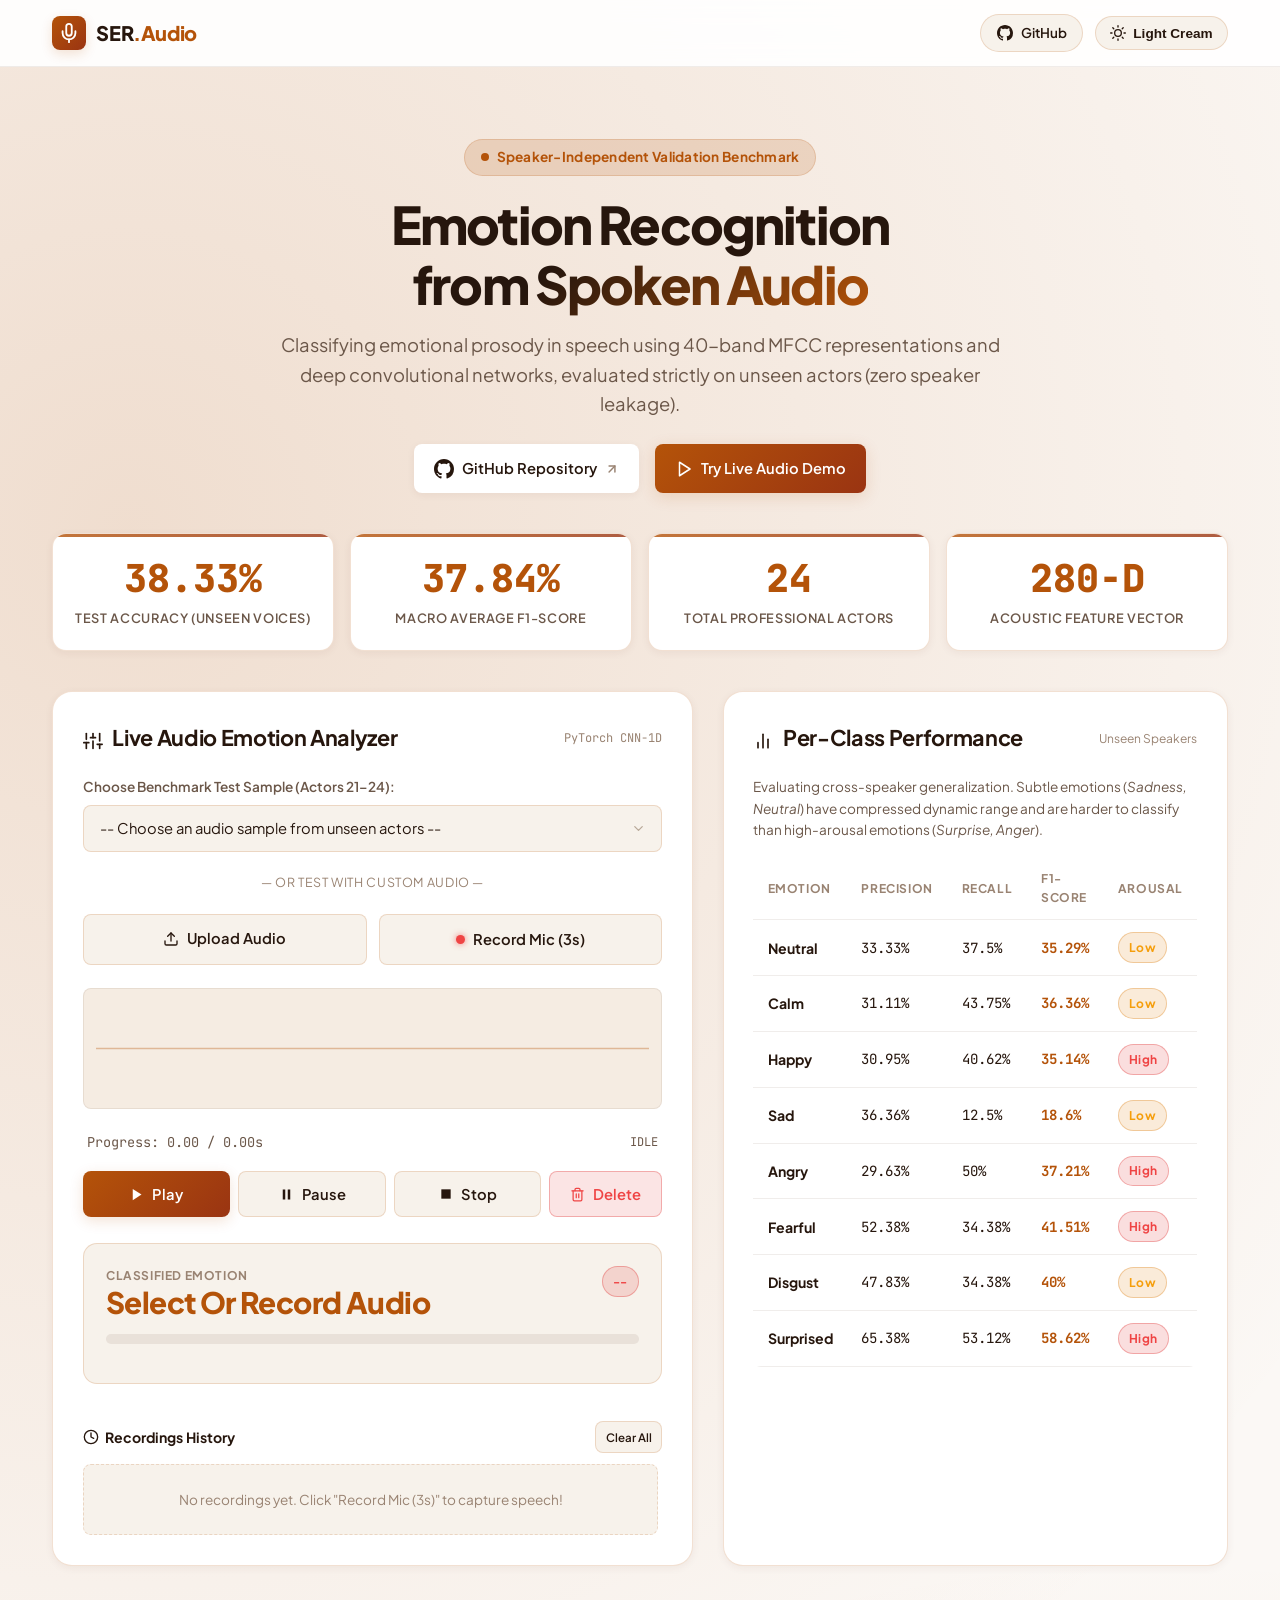
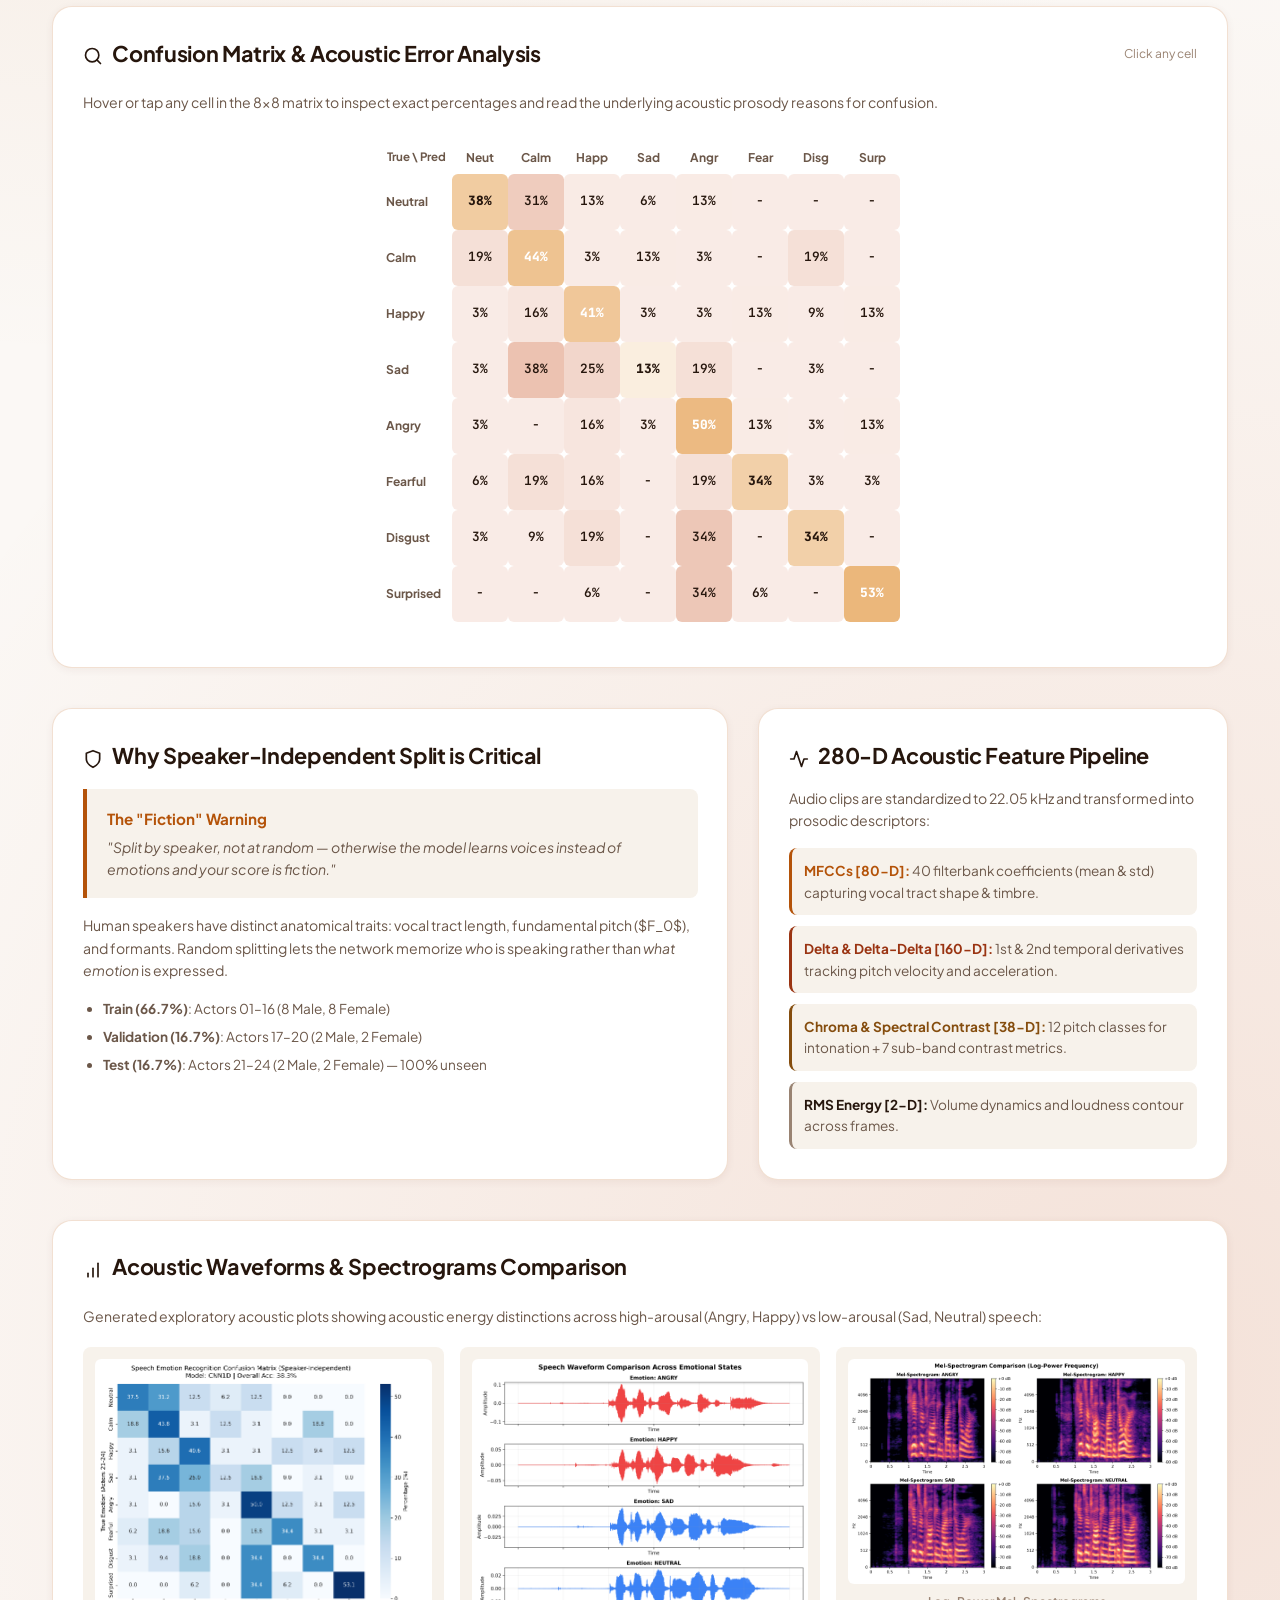
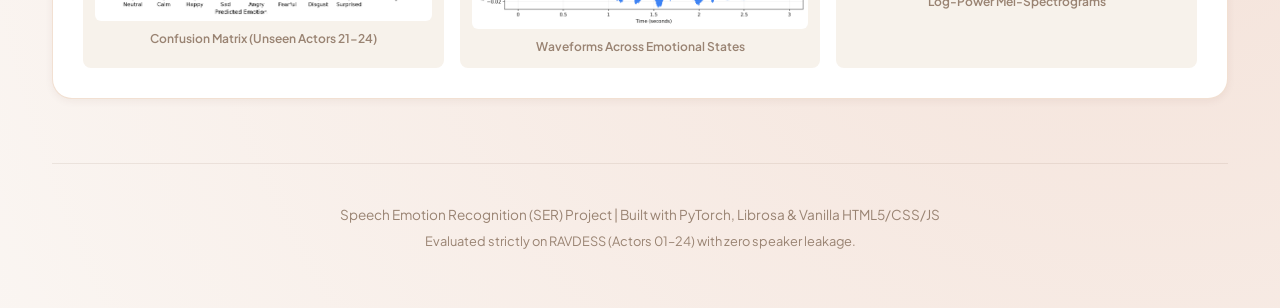
==== commit a4c9be1e: "feat(ui): add GitHub repository button in hero section and responsive styles for mobile, tablet, and" ====
--- a/web/index.html
+++ b/web/index.html
@@ -27,6 +27,14 @@
       </a>
 
       <div class="nav-actions">
+        <!-- GitHub Repo Button in Navbar -->
+        <a href="https://github.com/gaganraok04/speech-emotion-recognition" target="_blank" rel="noopener noreferrer" class="nav-btn-github" title="View Source on GitHub">
+          <svg class="svg-icon" viewBox="0 0 24 24" width="16" height="16" fill="currentColor">
+            <path d="M12 0C5.37 0 0 5.37 0 12c0 5.31 3.435 9.795 8.205 11.385.6.105.825-.255.825-.57 0-.285-.015-1.23-.015-2.235-3.015.555-3.795-.735-4.035-1.41-.135-.345-.72-1.41-1.23-1.695-.42-.225-1.02-.78-.015-.795.945-.015 1.62.87 1.845 1.23 1.08 1.815 2.805 1.305 3.495.99.105-.78.42-1.305.765-1.605-2.67-.3-5.46-1.335-5.46-5.925 0-1.305.465-2.385 1.23-3.225-.12-.3-.54-1.53.12-3.18 0 0 1.005-.315 3.3 1.23.96-.27 1.98-.405 3-.405s2.04.135 3 .405c2.295-1.56 3.3-1.23 3.3-1.23.66 1.65.24 2.88.12 3.18.765.84 1.23 1.905 1.23 3.225 0 4.605-2.805 5.625-5.475 5.925.435.375.81 1.095.81 2.22 0 1.605-.015 2.895-.015 3.3 0 .315.225.69.825.57A12.02 12.02 0 0 0 24 12c0-6.63-5.37-12-12-12z"/>
+          </svg>
+          <span class="nav-github-label">GitHub</span>
+        </a>
+
         <!-- Theme Toggle Button -->
         <button id="theme-toggle" class="theme-toggle-btn" aria-label="Toggle Light/Dark Theme">
           <span id="theme-icon">
@@ -53,6 +61,25 @@
       <p class="hero-subtitle">
         Classifying emotional prosody in speech using 40-band MFCC representations and deep convolutional networks, evaluated strictly on unseen actors (zero speaker leakage).
       </p>
+
+      <!-- Hero Actions with GitHub Repo Button -->
+      <div class="hero-actions">
+        <a href="https://github.com/gaganraok04/speech-emotion-recognition" target="_blank" rel="noopener noreferrer" class="btn btn-hero-github" title="View Source on GitHub">
+          <svg class="svg-icon" viewBox="0 0 24 24" width="20" height="20" fill="currentColor">
+            <path d="M12 0C5.37 0 0 5.37 0 12c0 5.31 3.435 9.795 8.205 11.385.6.105.825-.255.825-.57 0-.285-.015-1.23-.015-2.235-3.015.555-3.795-.735-4.035-1.41-.135-.345-.72-1.41-1.23-1.695-.42-.225-1.02-.78-.015-.795.945-.015 1.62.87 1.845 1.23 1.08 1.815 2.805 1.305 3.495.99.105-.78.42-1.305.765-1.605-2.67-.3-5.46-1.335-5.46-5.925 0-1.305.465-2.385 1.23-3.225-.12-.3-.54-1.53.12-3.18 0 0 1.005-.315 3.3 1.23.96-.27 1.98-.405 3-.405s2.04.135 3 .405c2.295-1.56 3.3-1.23 3.3-1.23.66 1.65.24 2.88.12 3.18.765.84 1.23 1.905 1.23 3.225 0 4.605-2.805 5.625-5.475 5.925.435.375.81 1.095.81 2.22 0 1.605-.015 2.895-.015 3.3 0 .315.225.69.825.57A12.02 12.02 0 0 0 24 12c0-6.63-5.37-12-12-12z"/>
+          </svg>
+          <span>GitHub Repository</span>
+          <svg class="svg-icon ext-arrow" viewBox="0 0 24 24" width="14" height="14" fill="none" stroke="currentColor" stroke-width="2.5" stroke-linecap="round" stroke-linejoin="round">
+            <line x1="7" y1="17" x2="17" y2="7"/><polyline points="7 7 17 7 17 17"/>
+          </svg>
+        </a>
+        <a href="#live-analyzer" class="btn btn-hero-demo">
+          <svg class="svg-icon" viewBox="0 0 24 24" width="18" height="18" fill="none" stroke="currentColor" stroke-width="2" stroke-linecap="round" stroke-linejoin="round">
+            <polygon points="6 3 20 12 6 21 6 3"/>
+          </svg>
+          <span>Try Live Audio Demo</span>
+        </a>
+      </div>
     </header>
 
     <!-- Metrics Banner Grid -->
@@ -78,7 +105,7 @@
     <!-- Main Grid: Live Analyzer & Per-Class Table -->
     <div class="layout-2col">
       <!-- Card 1: Interactive Audio Player & Classifier -->
-      <div class="card">
+      <div class="card" id="live-analyzer">
         <div class="card-header">
           <div class="card-title">
             <span class="icon">
--- a/web/style.css
+++ b/web/style.css
@@ -236,6 +236,96 @@
   line-height: 1.6;
 }
 
+/* Hero Actions & GitHub CTA Buttons */
+.hero-actions {
+  display: flex;
+  align-items: center;
+  justify-content: center;
+  gap: 1rem;
+  margin: 1.6rem auto 0;
+  flex-wrap: wrap;
+}
+
+.btn-hero-github {
+  background: var(--bg-card);
+  color: var(--text-main);
+  border: 1.5px solid var(--border-color);
+  padding: 0.85rem 1.5rem;
+  border-radius: var(--radius-full);
+  font-size: 0.95rem;
+  font-weight: 700;
+  display: inline-flex;
+  align-items: center;
+  gap: 0.65rem;
+  text-decoration: none;
+  box-shadow: var(--shadow-sm);
+  transition: var(--transition);
+}
+
+.btn-hero-github:hover {
+  border-color: var(--accent-primary);
+  background: var(--bg-card-hover);
+  color: var(--accent-primary);
+  transform: translateY(-2px);
+  box-shadow: 0 8px 24px var(--accent-glow);
+}
+
+.btn-hero-github .ext-arrow {
+  color: var(--text-dim);
+  transition: transform 0.2s ease, color 0.2s ease;
+}
+
+.btn-hero-github:hover .ext-arrow {
+  color: var(--accent-primary);
+  transform: translate(2px, -2px);
+}
+
+.btn-hero-demo {
+  background: linear-gradient(135deg, var(--accent-primary), var(--accent-secondary));
+  color: #ffffff !important;
+  border: 1.5px solid transparent;
+  padding: 0.85rem 1.5rem;
+  border-radius: var(--radius-full);
+  font-size: 0.95rem;
+  font-weight: 700;
+  display: inline-flex;
+  align-items: center;
+  gap: 0.55rem;
+  text-decoration: none;
+  box-shadow: 0 4px 16px var(--accent-glow);
+  transition: var(--transition);
+}
+
+.btn-hero-demo:hover {
+  transform: translateY(-2px);
+  box-shadow: 0 8px 26px var(--accent-glow);
+  filter: brightness(1.08);
+}
+
+/* Navbar GitHub Repo Button */
+.nav-btn-github {
+  background: var(--bg-input);
+  border: 1px solid var(--border-color);
+  color: var(--text-main);
+  padding: 0.48rem 0.95rem;
+  border-radius: var(--radius-full);
+  display: inline-flex;
+  align-items: center;
+  gap: 0.5rem;
+  font-size: 0.84rem;
+  font-weight: 600;
+  text-decoration: none;
+  transition: var(--transition);
+  touch-action: manipulation;
+}
+
+.nav-btn-github:hover {
+  border-color: var(--accent-primary);
+  background: var(--bg-card-hover);
+  color: var(--accent-primary);
+  transform: translateY(-1px);
+}
+
 /* Metrics Banner Grid */
 .metrics-banner {
   display: grid;
@@ -973,25 +1063,166 @@
   text-decoration: none;
 }
 
-@media (max-width: 640px) {
+/* ==========================================================================
+   Comprehensive Responsive System (Mobile, Tablet, Laptop, Desktop)
+   ========================================================================== */
+
+/* Laptops & Desktops (1024px and up) */
+@media (min-width: 1024px) {
+  .container {
+    max-width: 1240px;
+    padding: 0 2rem;
+  }
+  .layout-2col {
+    grid-template-columns: 1.18fr 0.82fr;
+    gap: 1.85rem;
+  }
+}
+
+/* Tablets & Small Laptops (768px - 1023px) */
+@media (min-width: 768px) and (max-width: 1023px) {
+  .container {
+    padding: 0 1.5rem;
+  }
   .hero-title {
-    font-size: 1.85rem;
+    font-size: 2.6rem;
+  }
+  .metrics-banner {
+    grid-template-columns: repeat(4, 1fr);
+    gap: 0.85rem;
+  }
+  .metric-card {
+    padding: 1rem 0.75rem;
+  }
+  .metric-num {
+    font-size: 1.95rem;
+  }
+  .layout-2col {
+    grid-template-columns: 1fr;
+    gap: 1.5rem;
+  }
+  .controls-toolbar {
+    gap: 0.65rem;
+  }
+}
+
+/* Mobile Devices & Small Tablets (< 768px) */
+@media (max-width: 767px) {
+  .navbar {
+    padding: 0.65rem 0;
+  }
+  .brand-logo {
+    font-size: 1.05rem;
+  }
+  .brand-icon {
+    width: 30px;
+    height: 30px;
+  }
+  .hero {
+    padding: 2rem 0 1.5rem;
+  }
+  .hero-title {
+    font-size: clamp(1.75rem, 6.5vw, 2.3rem);
+  }
+  .hero-subtitle {
+    font-size: 0.92rem;
+    line-height: 1.55;
+    margin-bottom: 1.25rem;
+  }
+  .hero-actions {
+    flex-direction: column;
+    width: 100%;
+    max-width: 340px;
+    margin: 1.25rem auto 0;
+    gap: 0.75rem;
+  }
+  .btn-hero-github,
+  .btn-hero-demo {
+    width: 100%;
+    justify-content: center;
+    padding: 0.85rem 1.25rem;
+    font-size: 0.92rem;
   }
   .metrics-banner {
     grid-template-columns: repeat(2, 1fr);
     gap: 0.65rem;
+    margin-bottom: 1.5rem;
   }
   .metric-card {
-    padding: 0.85rem 0.5rem;
+    padding: 0.9rem 0.6rem;
   }
   .metric-num {
-    font-size: 1.6rem;
+    font-size: 1.65rem;
+  }
+  .metric-label {
+    font-size: 0.72rem;
+  }
+  .layout-2col {
+    grid-template-columns: 1fr;
+    gap: 1.25rem;
   }
   .card {
     padding: 1.15rem;
-  }
-  .btn {
-    padding: 0.75rem 0.9rem;
+    border-radius: var(--radius-md);
+  }
+  .action-row {
+    flex-direction: column;
+    gap: 0.65rem;
+  }
+  .action-row .btn {
+    width: 100%;
+  }
+  .controls-toolbar {
+    display: grid;
+    grid-template-columns: repeat(2, 1fr);
+    gap: 0.55rem;
+  }
+  .controls-toolbar .btn {
+    width: 100%;
+    padding: 0.75rem 0.5rem;
     font-size: 0.86rem;
   }
-}
+  .active-track-header {
+    flex-direction: column;
+    align-items: flex-start;
+    gap: 0.75rem;
+  }
+  .track-badges-row {
+    width: 100%;
+    justify-content: space-between;
+  }
+  .data-table th, .data-table td {
+    padding: 0.6rem 0.65rem;
+    font-size: 0.82rem;
+  }
+  .cm-grid th, .cm-grid td {
+    padding: 0.25rem;
+  }
+  .cm-cell {
+    width: 38px;
+    height: 38px;
+    font-size: 0.68rem;
+  }
+}
+
+/* Extra Small Phones (< 420px) */
+@media (max-width: 420px) {
+  .nav-github-label {
+    display: none;
+  }
+  .nav-btn-github {
+    padding: 0.45rem 0.65rem;
+  }
+  #theme-text {
+    display: none;
+  }
+  .theme-toggle-btn {
+    padding: 0.45rem 0.65rem;
+  }
+  .metric-num {
+    font-size: 1.45rem;
+  }
+  .metric-label {
+    font-size: 0.68rem;
+  }
+}
